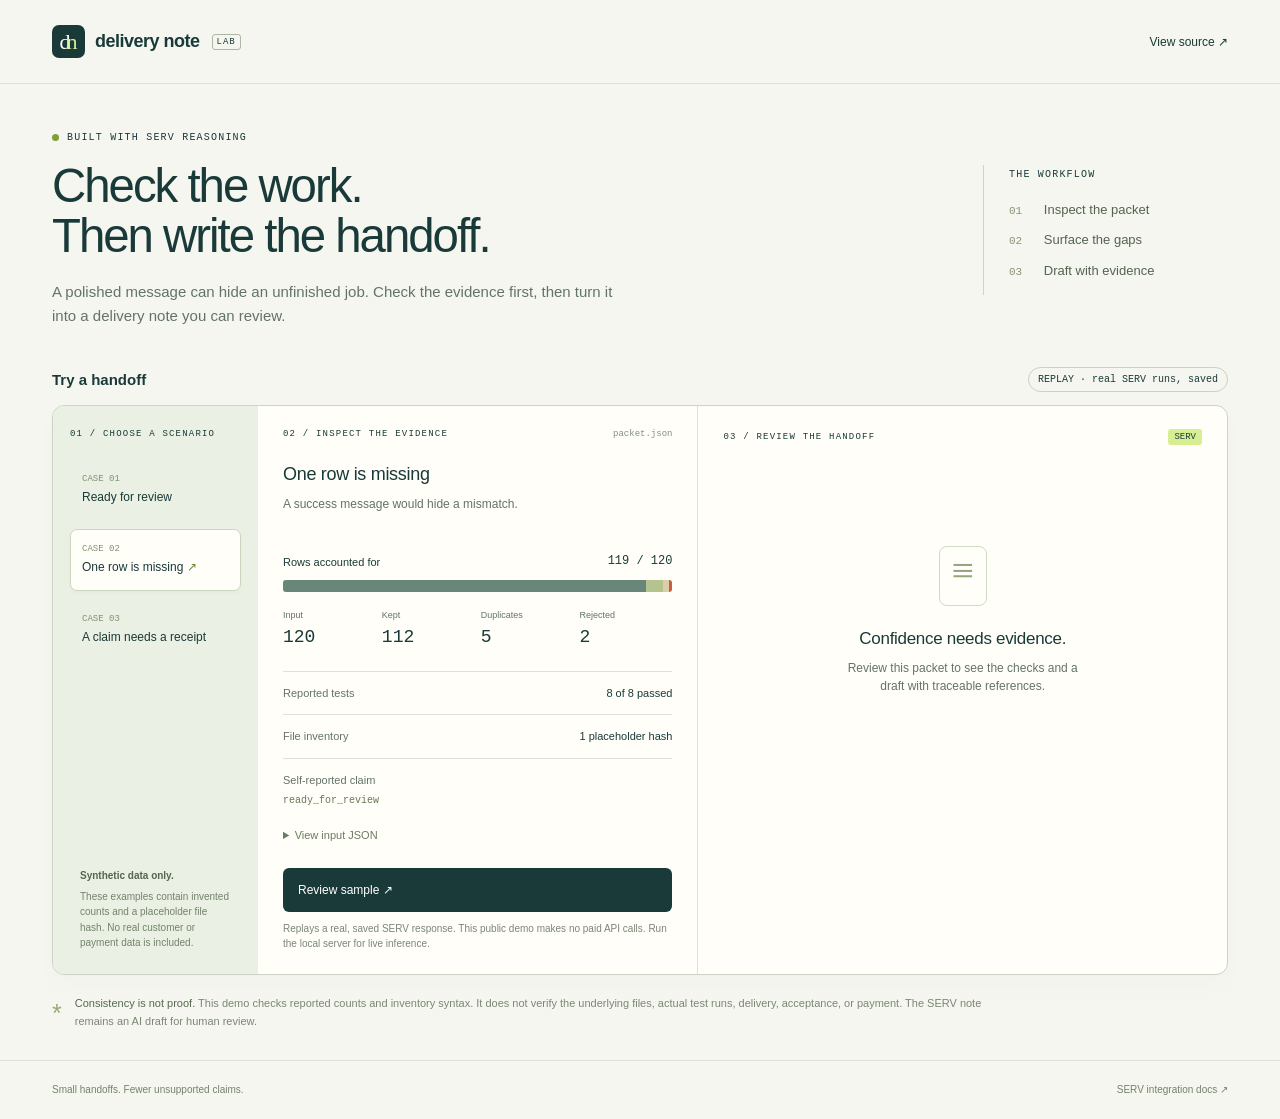
==== docs/index.html @ 8b009ae4 "Build evidence-backed delivery notes with SERV Check synthetic handoff evidence before drafting a no" ====
<!doctype html>
<html lang="en">
<head>
  <meta charset="utf-8"><meta name="viewport" content="width=device-width, initial-scale=1">
  <meta name="description" content="Catch inconsistent delivery claims before they reach a client. A working SERV Reasoning demo with traceable evidence.">
  <title>Delivery Note — evidence before confidence</title>
  <link rel="stylesheet" href="styles.css">
</head>
<body>
  <header class="topbar"><a class="brand" href="./" aria-label="Delivery Note home"><span class="mark">d<span>n</span></span> delivery note<span class="beta">LAB</span></a><a href="https://github.com/shshdfxh-cloud/delivery-note" target="_blank" rel="noreferrer">View source <span aria-hidden="true">↗</span></a></header>
  <main>
    <section class="intro"><div><div class="eyebrow"><span class="dot"></span> BUILT WITH SERV REASONING</div><h1>Check the work.<br>Then write the handoff.</h1><p class="lede">A polished message can hide an unfinished job. Check the evidence first, then turn it into a delivery note you can review.</p></div><aside class="intro-note"><span class="step-label">THE WORKFLOW</span><div><b>01</b> Inspect the packet</div><div><b>02</b> Surface the gaps</div><div><b>03</b> Draft with evidence</div></aside></section>
    <div class="workspace-title"><h2>Try a handoff</h2><span id="mode" class="mode">Loading demo…</span></div>
    <section class="workspace">
      <aside class="samples"><p class="step-label">01 / CHOOSE A SCENARIO</p><div id="cases"></div><div class="sample-note"><b>Synthetic data only.</b><p>These examples contain invented counts and a placeholder file hash. No real customer or payment data is included.</p></div></aside>
      <section class="packet"><div class="panel-heading"><p class="step-label">02 / INSPECT THE EVIDENCE</p><span class="file-label">packet.json</span></div><h3 id="case-title">Evidence packet</h3><p id="case-caption" class="muted"></p><div class="rows-title"><span>Rows accounted for</span><strong id="balance"></strong></div><div class="bar" aria-hidden="true"><span id="kept-bar"></span><span id="duplicates-bar"></span><span id="rejected-bar"></span><span id="gap-bar"></span></div><dl class="metrics"><div><dt>Input</dt><dd id="input-count"></dd></div><div><dt>Kept</dt><dd id="kept-count"></dd></div><div><dt>Duplicates</dt><dd id="duplicate-count"></dd></div><div><dt>Rejected</dt><dd id="rejected-count"></dd></div></dl><div class="evidence-row"><span>Reported tests</span><strong id="tests"></strong></div><div class="evidence-row"><span>File inventory</span><strong>1 placeholder hash</strong></div><div class="evidence-row claim-row"><span>Self-reported claim</span><code id="claim"></code></div><details><summary>View input JSON</summary><pre id="packet-json"></pre></details><button id="review" class="primary" disabled>Review sample <span aria-hidden="true">↗</span></button><p id="run-explanation" class="run-explanation"></p></section>
      <section class="result" aria-live="polite"><div class="panel-heading"><p class="step-label">03 / REVIEW THE HANDOFF</p><span class="ai-tag">SERV</span></div><div id="empty-result" class="empty-result"><div class="sheet-icon" aria-hidden="true">≡</div><h3>Confidence needs evidence.</h3><p>Review this packet to see the checks and a draft with traceable references.</p></div><div id="result-content" hidden><div id="verdict" class="verdict"></div><p id="provenance" class="provenance"></p><div id="findings"></div><div class="note-heading"><h3>Draft delivery note</h3><span>REVIEW BEFORE SENDING</span></div><div id="note" class="note"></div><details id="evidence-details"><summary>Inspect referenced evidence</summary><div id="facts"></div></details><button id="download" class="secondary">Download evidence + draft ↓</button></div><p id="error" role="alert" hidden></p></section>
    </section>
    <section class="bottom-note"><span class="asterisk">*</span><p><b>Consistency is not proof.</b> This demo checks reported counts and inventory syntax. It does not verify the underlying files, actual test runs, delivery, acceptance, or payment. The SERV note remains an AI draft for human review.</p></section>
  </main>
  <footer><span>Small handoffs. Fewer unsupported claims.</span><a href="https://docs.openserv.ai/serv-reasoning/sdk-integration" target="_blank" rel="noreferrer">SERV integration docs ↗</a></footer>
  <script src="app.js"></script>
</body>
</html>
---- docs/styles.css ----
:root{--ink:#193a39;--muted:#63736b;--line:#dce2d9;--paper:#f5f6ef;--lime:#d8ee93;--white:#fffef9;--red:#a74027;--redbg:#fff0e7;--mono:ui-monospace,SFMono-Regular,Consolas,monospace}*{box-sizing:border-box}body{margin:0;background:var(--paper);color:var(--ink);font-family:Arial,Helvetica,sans-serif;font-size:14px;line-height:1.5}a{color:inherit;text-decoration:none}button{font:inherit;cursor:pointer}button:disabled{cursor:wait;opacity:.65}button:focus-visible,a:focus-visible,summary:focus-visible{outline:3px solid #859f2e;outline-offset:3px}.topbar{max-width:1440px;margin:auto;padding:25px 52px;border-bottom:1px solid var(--line);display:flex;align-items:center;justify-content:space-between}.topbar>a:last-child{font-size:12px}.brand{display:flex;align-items:center;gap:10px;font-weight:700;font-size:18px;letter-spacing:-.5px}.mark{display:inline-flex;width:33px;height:33px;align-items:center;justify-content:center;background:var(--ink);color:var(--white);font:22px Georgia,serif;border-radius:7px;letter-spacing:-4px;padding-right:4px}.mark span{color:var(--lime)}.beta{font:9px var(--mono);letter-spacing:1px;border:1px solid #adb7a5;border-radius:3px;padding:2px 4px;margin-left:2px}main{max-width:1440px;margin:auto;padding:48px 52px 0}.intro{display:flex;justify-content:space-between;align-items:center;gap:50px;padding-bottom:39px}.eyebrow,.step-label{font:10px var(--mono);letter-spacing:1.2px}.eyebrow{display:flex;align-items:center;gap:8px;margin-bottom:18px}.dot{width:7px;height:7px;border-radius:50%;background:#829e39}h1{font-size:clamp(36px,3.7vw,53px);line-height:1.06;letter-spacing:-2px;font-weight:500;margin:0 0 19px}p{margin:0}.lede{max-width:570px;color:var(--muted);font-size:15px;line-height:1.6}.intro-note{border-left:1px solid #cbd5c1;padding:4px 25px;min-width:245px}.intro-note>.step-label{display:block;margin-bottom:20px}.intro-note>div{margin:11px 0;color:#546451;font-size:13px}.intro-note b{font:11px var(--mono);color:#879575;margin-right:18px}.workspace-title{display:flex;align-items:center;justify-content:space-between;margin-bottom:13px}h2{font-size:15px;margin:0;font-weight:600}.mode{font:10px var(--mono);padding:6px 9px;border:1px solid #c9d3bf;border-radius:20px}.workspace{display:grid;grid-template-columns:205px minmax(280px,1fr) minmax(330px,1.2fr);border:1px solid #cbd4c5;border-radius:12px;background:var(--white);overflow:hidden;box-shadow:0 10px 22px #15341a05}.samples{background:#eaf0e3;padding:23px 17px;display:flex;flex-direction:column}.samples>.step-label{font-size:9px;margin-bottom:20px}.case{display:block;width:100%;text-align:left;border:1px solid transparent;background:transparent;color:var(--ink);padding:14px 11px;border-radius:7px;margin-bottom:8px}.case.active{background:var(--white);border-color:#cbd7bd;box-shadow:0 2px 4px #183a1806}.case-number{font:9px var(--mono);display:block;color:#819270;margin-bottom:5px}.case strong{font-size:12px;display:block;font-weight:500;line-height:1.4}.case.active strong:after{content:' ↗';color:#6c8736}.sample-note{margin-top:auto;padding:50px 10px 0;font-size:10px;color:#73836c;line-height:1.55}.sample-note b{font-weight:600;color:#55654e}.sample-note p{margin-top:5px}.packet,.result{padding:23px 25px;min-width:0}.packet{border-right:1px solid var(--line)}.panel-heading{display:flex;justify-content:space-between;align-items:center;gap:8px;margin-bottom:25px}.panel-heading .step-label{font-size:9px}.file-label{font:9px var(--mono);color:#82907e}.ai-tag{font:9px var(--mono);background:var(--lime);padding:3px 6px;border-radius:3px}h3{font-size:18px;font-weight:500;line-height:1.2;margin:0 0 9px;letter-spacing:-.3px}.muted{color:var(--muted);font-size:12px;min-height:36px}.rows-title{display:flex;justify-content:space-between;margin-top:23px;font-size:11px}.rows-title strong{font:12px var(--mono)}.bar{display:flex;height:12px;background:#e6ebdf;border-radius:3px;overflow:hidden;margin:10px 0 17px}.bar span{height:100%}#kept-bar{background:#68877a}#duplicates-bar{background:#b5c48e}#rejected-bar{background:#dacfa8}#gap-bar{background:#c85e3f;min-width:0}.metrics{display:grid;grid-template-columns:repeat(4,1fr);gap:6px;margin:0 0 24px}.metrics dt{font-size:9px;color:var(--muted);margin-bottom:4px}.metrics dd{font:18px var(--mono);margin:0}.evidence-row{border-top:1px solid var(--line);padding:13px 0;display:flex;justify-content:space-between;align-items:flex-start;gap:9px;font-size:11px}.evidence-row span{color:var(--muted)}.evidence-row strong{font-weight:500;text-align:right}.claim-row{display:block}.claim-row code{display:block;font:10px var(--mono);margin-top:7px;overflow-wrap:anywhere;color:#667a51}details{margin-top:8px}summary{font-size:11px;color:#6b7b62;cursor:pointer}pre{font:10px/1.5 var(--mono);white-space:pre-wrap;overflow-wrap:anywhere;background:#f2f4ed;padding:12px;max-height:220px;overflow:auto;border-radius:4px}.primary{display:flex;justify-content:space-between;width:100%;border:0;padding:13px 15px;background:var(--ink);color:white;border-radius:6px;margin-top:24px;font-size:12px}.primary:hover{background:#294c40}.run-explanation{font-size:10px;line-height:1.5;color:#7b8675;margin-top:9px}.empty-result{display:flex;align-items:center;justify-content:center;flex-direction:column;text-align:center;padding:76px 10px 84px}.empty-result h3{font-size:17px}.empty-result p{font-size:12px;color:var(--muted);max-width:240px}.sheet-icon{border:1px solid #cfdbc2;border-radius:8px;width:48px;height:60px;font:40px Georgia;color:#94a47e;margin-bottom:23px}.verdict{display:inline-block;padding:7px 11px;border-radius:5px;font-size:12px;background:#e6efd4;color:#415c26}.verdict.issue{background:var(--redbg);color:var(--red)}.provenance{font:9px/1.5 var(--mono);color:#7b8675;margin:10px 0 18px;overflow-wrap:anywhere}.finding{background:#fcf4eb;border-left:2px solid #c68355;padding:10px 12px;margin:0 0 12px;font-size:11px;color:#81553c}.finding code{display:block;font:9px var(--mono);margin-bottom:4px}.note-heading{display:flex;justify-content:space-between;align-items:center;gap:8px;margin:20px 0 12px}.note-heading h3{font-size:13px;margin:0}.note-heading span{font:8px var(--mono);color:#8b947f}.note{white-space:pre-wrap;font-size:12px;line-height:1.7;color:#455a4e;padding-bottom:16px}.fact{padding:12px 0;border-bottom:1px solid var(--line);font-size:11px;color:#5c6d54}.fact code{font:10px var(--mono);display:block;margin-bottom:5px;color:#273f31}.secondary{font-size:10px;background:transparent;border:1px solid #cbd6c1;border-radius:4px;padding:9px 11px;margin-top:16px;color:#52694b}#error{margin-top:18px;background:var(--redbg);padding:12px;color:var(--red);font-size:12px}.bottom-note{display:flex;gap:13px;padding:20px 0 28px;max-width:960px;color:#7b8775}.bottom-note p{font-size:11px;line-height:1.6}.bottom-note b{color:#54694e;font-weight:500}.asterisk{font-size:25px;color:#98ab77}footer{max-width:1440px;margin:auto;padding:21px 52px;border-top:1px solid var(--line);display:flex;justify-content:space-between;gap:18px;font-size:10px;color:#72846a}[hidden]{display:none!important}@media(min-width:1450px){main{padding-top:63px}.intro{padding-bottom:51px}}@media(max-width:1050px){main{padding:35px 25px 0}.topbar,footer{padding-left:25px;padding-right:25px}.workspace{grid-template-columns:170px minmax(245px,1fr) minmax(290px,1.1fr)}.packet,.result{padding:22px 18px}.samples{padding:22px 12px}.panel-heading{display:block}.file-label{display:none}.ai-tag{display:inline-block;margin-top:8px}.intro-note{min-width:205px;padding-left:22px}.note-heading{display:block}.note-heading span{display:block;margin-top:7px}}@media(max-width:800px){.intro-note{display:none}.workspace{grid-template-columns:1fr 1fr}.samples{grid-column:1/-1;padding:17px}.samples>.step-label{margin-bottom:12px}#cases{display:grid;grid-template-columns:repeat(3,1fr);gap:7px}.case{margin:0}.sample-note{display:none}.packet,.result{padding:22px}.panel-heading{display:flex}.ai-tag{margin:0}.intro{padding-bottom:28px}.workspace-title{gap:10px}.mode{font-size:9px}}@media(max-width:570px){.topbar{padding:18px 20px}.topbar>a:last-child{font-size:10px}.brand{font-size:16px}main{padding:31px 18px 0}h1{font-size:37px;letter-spacing:-1.5px}.lede{font-size:13px}.eyebrow{font-size:9px}.workspace-title{align-items:flex-start}.mode{max-width:190px;text-align:right;line-height:1.4}.workspace{grid-template-columns:1fr}.samples{grid-column:auto}.case{padding:10px 7px}.case strong{font-size:11px}.packet{border-right:0;border-bottom:1px solid var(--line)}.result{min-height:310px}.empty-result{padding:33px 10px}.sample-note{display:none}.note-heading{display:flex}.note-heading span{margin:0;font-size:7px}.note{font-size:12px}footer{padding:18px 20px;flex-direction:column;gap:6px}.bottom-note{padding-bottom:19px}}
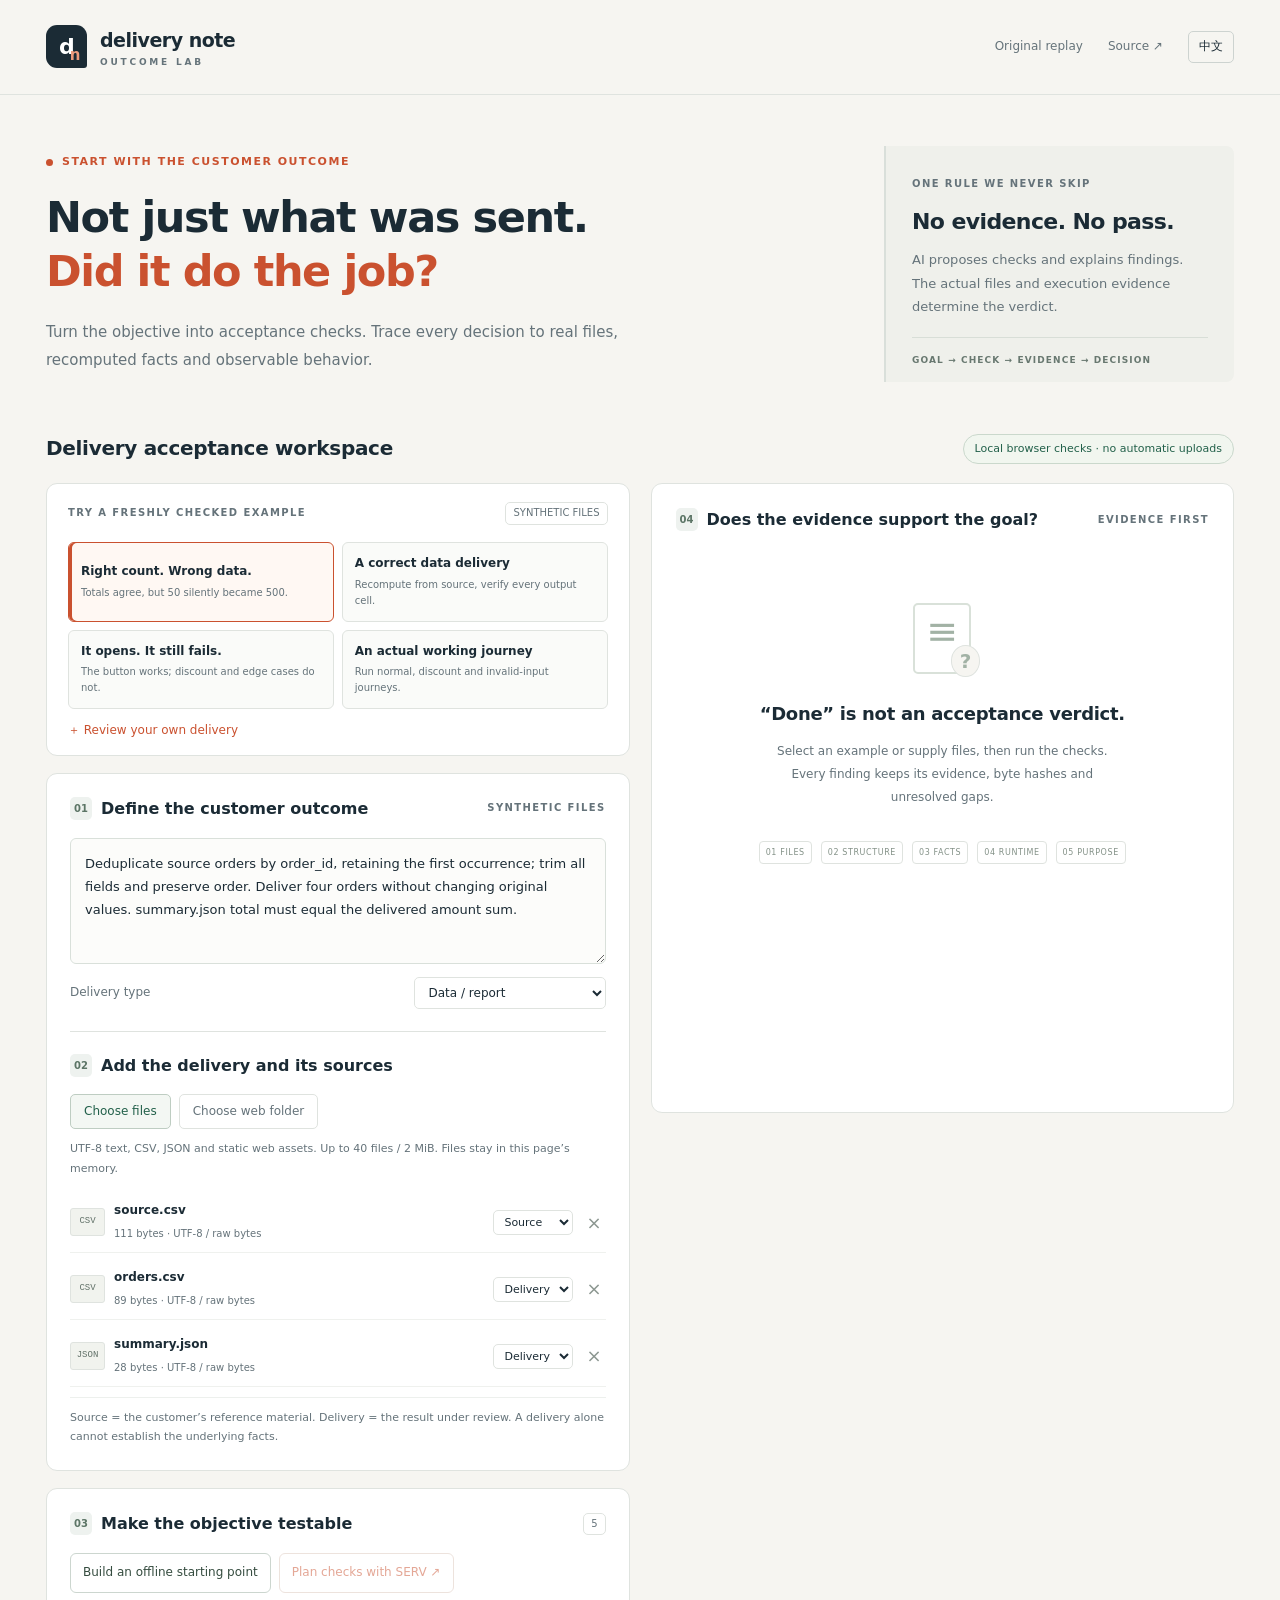
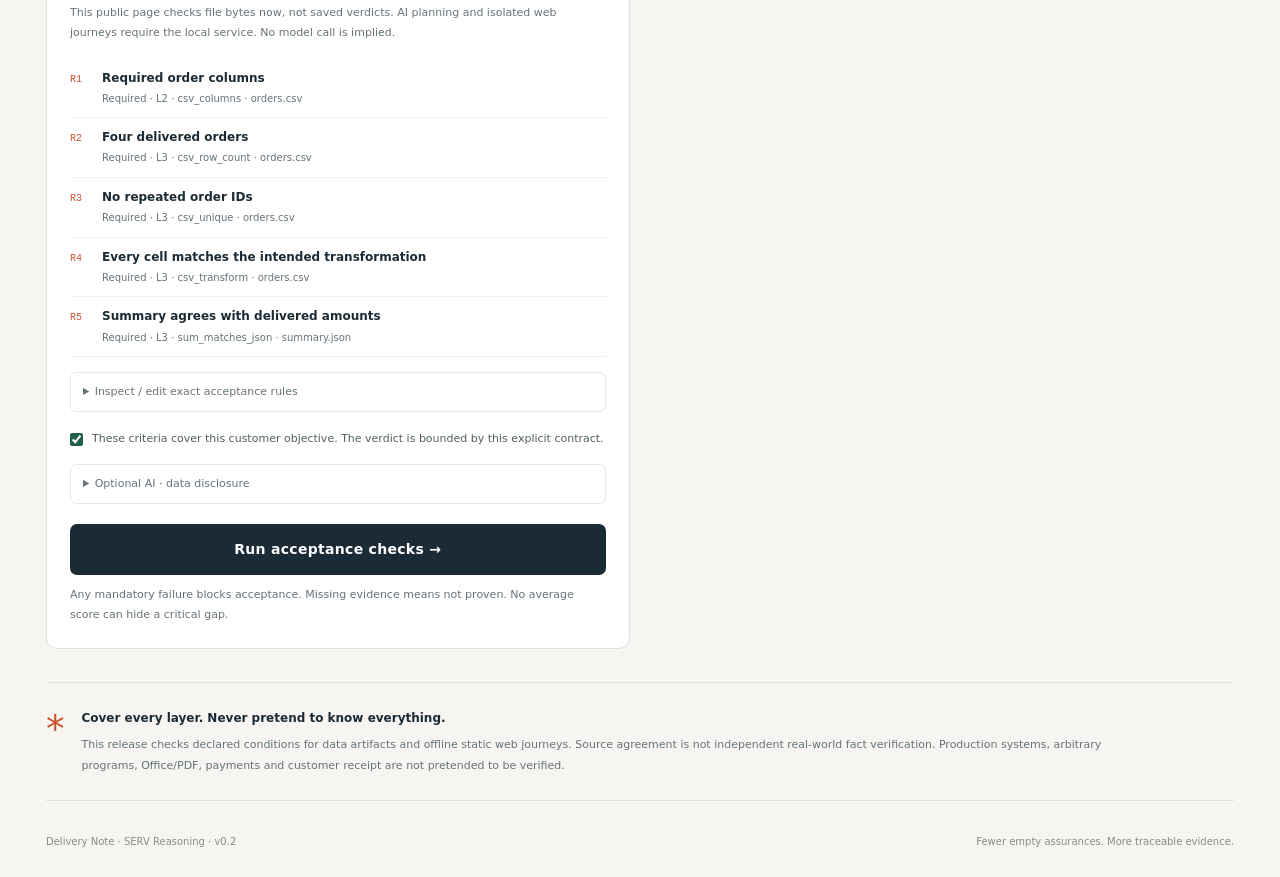
==== commit eda3396d: "Add goal-driven delivery acceptance with real-file and browser evidence Replace preset-only review w" ====
--- a/docs/index.html
+++ b/docs/index.html
@@ -1,24 +1,24 @@
 <!doctype html>
-<html lang="en">
+<html lang="zh-CN">
 <head>
-  <meta charset="utf-8"><meta name="viewport" content="width=device-width, initial-scale=1">
-  <meta name="description" content="Catch inconsistent delivery claims before they reach a client. A working SERV Reasoning demo with traceable evidence.">
-  <title>Delivery Note — evidence before confidence</title>
-  <link rel="stylesheet" href="styles.css">
+  <meta charset="utf-8"><meta name="viewport" content="width=device-width,initial-scale=1">
+  <meta name="description" content="Goal-driven delivery acceptance: check real files, recompute facts, run isolated browser journeys, trace every verdict to evidence.">
+  <meta http-equiv="Content-Security-Policy" content="default-src 'self'; script-src 'self'; style-src 'self'; img-src 'self' data:; connect-src 'self'; object-src 'none'; base-uri 'none'; form-action 'none'">
+  <title>Delivery Note · Verify the outcome</title><link rel="stylesheet" href="styles.css">
 </head>
 <body>
-  <header class="topbar"><a class="brand" href="./" aria-label="Delivery Note home"><span class="mark">d<span>n</span></span> delivery note<span class="beta">LAB</span></a><a href="https://github.com/shshdfxh-cloud/delivery-note" target="_blank" rel="noreferrer">View source <span aria-hidden="true">↗</span></a></header>
-  <main>
-    <section class="intro"><div><div class="eyebrow"><span class="dot"></span> BUILT WITH SERV REASONING</div><h1>Check the work.<br>Then write the handoff.</h1><p class="lede">A polished message can hide an unfinished job. Check the evidence first, then turn it into a delivery note you can review.</p></div><aside class="intro-note"><span class="step-label">THE WORKFLOW</span><div><b>01</b> Inspect the packet</div><div><b>02</b> Surface the gaps</div><div><b>03</b> Draft with evidence</div></aside></section>
-    <div class="workspace-title"><h2>Try a handoff</h2><span id="mode" class="mode">Loading demo…</span></div>
-    <section class="workspace">
-      <aside class="samples"><p class="step-label">01 / CHOOSE A SCENARIO</p><div id="cases"></div><div class="sample-note"><b>Synthetic data only.</b><p>These examples contain invented counts and a placeholder file hash. No real customer or payment data is included.</p></div></aside>
-      <section class="packet"><div class="panel-heading"><p class="step-label">02 / INSPECT THE EVIDENCE</p><span class="file-label">packet.json</span></div><h3 id="case-title">Evidence packet</h3><p id="case-caption" class="muted"></p><div class="rows-title"><span>Rows accounted for</span><strong id="balance"></strong></div><div class="bar" aria-hidden="true"><span id="kept-bar"></span><span id="duplicates-bar"></span><span id="rejected-bar"></span><span id="gap-bar"></span></div><dl class="metrics"><div><dt>Input</dt><dd id="input-count"></dd></div><div><dt>Kept</dt><dd id="kept-count"></dd></div><div><dt>Duplicates</dt><dd id="duplicate-count"></dd></div><div><dt>Rejected</dt><dd id="rejected-count"></dd></div></dl><div class="evidence-row"><span>Reported tests</span><strong id="tests"></strong></div><div class="evidence-row"><span>File inventory</span><strong>1 placeholder hash</strong></div><div class="evidence-row claim-row"><span>Self-reported claim</span><code id="claim"></code></div><details><summary>View input JSON</summary><pre id="packet-json"></pre></details><button id="review" class="primary" disabled>Review sample <span aria-hidden="true">↗</span></button><p id="run-explanation" class="run-explanation"></p></section>
-      <section class="result" aria-live="polite"><div class="panel-heading"><p class="step-label">03 / REVIEW THE HANDOFF</p><span class="ai-tag">SERV</span></div><div id="empty-result" class="empty-result"><div class="sheet-icon" aria-hidden="true">≡</div><h3>Confidence needs evidence.</h3><p>Review this packet to see the checks and a draft with traceable references.</p></div><div id="result-content" hidden><div id="verdict" class="verdict"></div><p id="provenance" class="provenance"></p><div id="findings"></div><div class="note-heading"><h3>Draft delivery note</h3><span>REVIEW BEFORE SENDING</span></div><div id="note" class="note"></div><details id="evidence-details"><summary>Inspect referenced evidence</summary><div id="facts"></div></details><button id="download" class="secondary">Download evidence + draft ↓</button></div><p id="error" role="alert" hidden></p></section>
-    </section>
-    <section class="bottom-note"><span class="asterisk">*</span><p><b>Consistency is not proof.</b> This demo checks reported counts and inventory syntax. It does not verify the underlying files, actual test runs, delivery, acceptance, or payment. The SERV note remains an AI draft for human review.</p></section>
-  </main>
-  <footer><span>Small handoffs. Fewer unsupported claims.</span><a href="https://docs.openserv.ai/serv-reasoning/sdk-integration" target="_blank" rel="noreferrer">SERV integration docs ↗</a></footer>
-  <script src="app.js"></script>
-</body>
-</html>
+<header class="topbar"><a class="brand" href="./"><span class="logo" aria-hidden="true">d<span>n</span></span><span>delivery note <small>OUTCOME LAB</small></span></a><nav><a href="legacy/" data-i18n="legacy">原版回放</a><a href="https://github.com/shshdfxh-cloud/delivery-note" target="_blank" rel="noreferrer" data-i18n="source">源代码 ↗</a><button id="language" class="lang" aria-label="Switch language">EN</button></nav></header>
+<main>
+<section class="hero"><div><div class="eyebrow"><span class="dot"></span><span data-i18n="eyebrow">从客户目的出发，不从成功提示出发</span></div><h1 data-i18n-html="hero">不只检查“交了什么”。<br><span>验证“有没有做到”。</span></h1><p class="lede" data-i18n="lede">目标变成验收条件，结论回到真实证据。能读、数据对、流程通，才有资格谈交付完成。</p></div><aside class="principle"><span class="micro" data-i18n="principleLabel">一条不可跳过的规则</span><strong data-i18n="principle">没有证据，不算通过。</strong><p data-i18n="principleBody">AI提出检查计划并解释结果；实际文件和运行证据决定结论。</p><div class="principle-foot">GOAL → CHECK → EVIDENCE → DECISION</div></aside></section>
+<div class="section-bar"><h2 data-i18n="workspace">交付验收工作台</h2><span id="mode" class="mode" role="status">本机检查 · 无上传</span></div>
+<section class="workspace" aria-label="Delivery review workspace">
+<div class="left-column">
+<section class="panel samples-panel"><div class="panel-head"><span class="micro" data-i18n="trySample">先看一个真实检查的例子</span><span class="pill" data-i18n="synthetic">合成文件</span></div><div id="cases" class="case-grid"></div><button id="custom" class="text-button" data-i18n="custom">＋ 检查自己的交付物</button></section>
+<section class="panel inputs-panel"><div class="panel-head"><h3><span class="step">01</span><span data-i18n="goalTitle">先说明客户要什么</span></h3><span class="micro" id="case-state"></span></div><label for="objective" class="sr-only" data-i18n="goalTitle">客户目的</label><textarea id="objective" rows="4" maxlength="4000" placeholder="例如：原始订单去重后，不能丢单或改动金额；最终汇总必须准确。"></textarea><div class="profile-row"><label for="profile" data-i18n="deliveryType">交付类型</label><select id="profile"><option value="data" data-i18n="dataType">数据 / 报告</option><option value="web" data-i18n="webType">静态网页 / 交互流程</option><option value="general" data-i18n="generalType">其他 / 尚未界定</option></select></div><div class="divider"></div><h3><span class="step">02</span><span data-i18n="filesTitle">放入真实交付物和依据</span></h3><div class="file-actions"><label class="upload-button" for="file-picker" data-i18n="chooseFiles">选择文件</label><input id="file-picker" type="file" multiple accept=".csv,.json,.txt,.md,.html,.htm,.js,.mjs,.css"><label class="upload-button subdued" for="folder-picker" data-i18n="chooseFolder">选择网页文件夹</label><input id="folder-picker" type="file" multiple webkitdirectory></div><p class="hint" data-i18n="fileHint">支持UTF-8文本、CSV、JSON及静态网页；最多40个文件、共2 MiB。文件只保存在本次页面内存中。</p><div id="files" class="files"></div><p class="hint role-hint" data-i18n="roleHint">“依据”是客户提供的原始材料；“交付”是待审查的结果。仅有交付物，不能证明原始事实正确。</p></section>
+<section class="panel contract-panel"><div class="panel-head"><h3><span class="step">03</span><span data-i18n="contractTitle">把目的变成可验收条件</span></h3><span id="contract-count" class="pill"></span></div><div class="contract-actions"><button id="starter" class="secondary" data-i18n="starter">生成本地检查起点</button><button id="plan" class="secondary ai-button" data-i18n="plan">用SERV拆解目标 ↗</button></div><p id="planner-info" class="hint"></p><div id="requirements" class="requirements"></div><details class="editor"><summary data-i18n="editContract">查看 / 编辑精确验收规则</summary><textarea id="contract-json" rows="12" spellcheck="false" aria-label="Acceptance contract JSON"></textarea><p class="hint" data-i18n="contractHint">编辑后点击“应用规则”。没有可执行检查的条件会保留为“未验证”，不会被AI自动判为通过。</p><button id="apply-contract" class="secondary" data-i18n="applyContract">应用规则</button></details><label class="checkline"><input id="scope" type="checkbox"><span data-i18n="scope">这份验收条件覆盖本次客户目的；结论只在这个明确范围内成立。</span></label><label id="runtime-row" class="checkline"><input id="runtime" type="checkbox"><span data-i18n="runtime">允许用独立、离线浏览器运行这些网页步骤（不使用我的登录态）。</span></label><details class="ai-settings"><summary data-i18n="aiSettings">可选AI规划与解读 · 数据发送说明</summary><p class="hint" data-i18n="aiDisclosure">AI规划会向SERV发送目的、文件名、文件角色、CSV列名和HTML控件标识；AI解读会发送当前报告中的派生事实。供应商组织设置可能允许数据收集。不要发送隐私或保密材料。离线审查不需要同意。</p><label class="checkline"><input id="consent" type="checkbox"><span data-i18n="consent">我明确同意本次点击AI按钮时发送上述材料。</span></label></details><button id="review" class="primary" data-i18n="review">开始验收 →</button><p class="hint" data-i18n="verdictRule">任何必需项失败 → 需要修改；缺少证据 → 不能证实；不会用平均分掩盖关键问题。</p><p id="error" class="error" role="alert" hidden></p></section>
+</div>
+<section class="panel report-panel" aria-live="polite"><div class="panel-head"><h3><span class="step">04</span><span data-i18n="reportTitle">看目的是否有证据支持</span></h3><span class="micro">EVIDENCE FIRST</span></div><div id="empty" class="empty"><div class="document-symbol" aria-hidden="true">≡<span>?</span></div><h3 data-i18n="emptyTitle">“完成了”不是验收结论。</h3><p data-i18n="emptyBody">从左侧选择示例或放入文件，再开始验收。每项结论都会保留对应依据、文件哈希与未解决的缺口。</p><div class="empty-layers"><span>01 FILES</span><span>02 STRUCTURE</span><span>03 FACTS</span><span>04 RUNTIME</span><span>05 PURPOSE</span></div></div><div id="report" hidden><div id="decision" class="decision"></div><div id="stats" class="stats"></div><div id="layers" class="layers"></div><p id="runtime-warning" class="warning" hidden></p><h4 class="subheading" data-i18n="resultsTitle">逐项结论 · 证据链</h4><div id="results"></div><details class="inventory-details"><summary data-i18n="inventory">文件字节指纹与报告快照</summary><div id="inventory"></div><pre id="snapshot"></pre></details><div class="download-row"><button id="download-json" class="secondary" data-i18n="downloadJson">下载证据JSON ↓</button><button id="download-md" class="secondary" data-i18n="downloadMd">下载报告 ↓</button></div><button id="explain" class="secondary ai-button" data-i18n="explain">用SERV解读这份报告 ↗</button><div id="ai-note-wrap" hidden><p class="warning" data-i18n="aiAdvisory">AI解读仅是说明草稿，不能改变上面的证据结论。</p><pre id="ai-note"></pre><p id="ai-provenance" class="hint"></p></div></div></section>
+</section>
+<section class="scope-note"><span class="asterisk">*</span><div><strong data-i18n="limitsTitle">全面覆盖检查层次，不冒充无所不知。</strong><p data-i18n="limitsBody">当前可验证数据文件和离线静态网页的已声明条件。事实核查是与提供的依据对照，不是自动证明现实世界真伪；生产系统、任意程序、Office/PDF、付款与客户接收均不会被假装验证。</p></div></section>
+</main><footer><span>Delivery Note · SERV Reasoning · v0.2</span><span data-i18n="footer">更少空泛保证，更多可追溯证据。</span></footer><script type="module" src="app.mjs"></script>
+</body></html>
--- a/docs/styles.css
+++ b/docs/styles.css
@@ -1 +1 @@
-:root{--ink:#193a39;--muted:#63736b;--line:#dce2d9;--paper:#f5f6ef;--lime:#d8ee93;--white:#fffef9;--red:#a74027;--redbg:#fff0e7;--mono:ui-monospace,SFMono-Regular,Consolas,monospace}*{box-sizing:border-box}body{margin:0;background:var(--paper);color:var(--ink);font-family:Arial,Helvetica,sans-serif;font-size:14px;line-height:1.5}a{color:inherit;text-decoration:none}button{font:inherit;cursor:pointer}button:disabled{cursor:wait;opacity:.65}button:focus-visible,a:focus-visible,summary:focus-visible{outline:3px solid #859f2e;outline-offset:3px}.topbar{max-width:1440px;margin:auto;padding:25px 52px;border-bottom:1px solid var(--line);display:flex;align-items:center;justify-content:space-between}.topbar>a:last-child{font-size:12px}.brand{display:flex;align-items:center;gap:10px;font-weight:700;font-size:18px;letter-spacing:-.5px}.mark{display:inline-flex;width:33px;height:33px;align-items:center;justify-content:center;background:var(--ink);color:var(--white);font:22px Georgia,serif;border-radius:7px;letter-spacing:-4px;padding-right:4px}.mark span{color:var(--lime)}.beta{font:9px var(--mono);letter-spacing:1px;border:1px solid #adb7a5;border-radius:3px;padding:2px 4px;margin-left:2px}main{max-width:1440px;margin:auto;padding:48px 52px 0}.intro{display:flex;justify-content:space-between;align-items:center;gap:50px;padding-bottom:39px}.eyebrow,.step-label{font:10px var(--mono);letter-spacing:1.2px}.eyebrow{display:flex;align-items:center;gap:8px;margin-bottom:18px}.dot{width:7px;height:7px;border-radius:50%;background:#829e39}h1{font-size:clamp(36px,3.7vw,53px);line-height:1.06;letter-spacing:-2px;font-weight:500;margin:0 0 19px}p{margin:0}.lede{max-width:570px;color:var(--muted);font-size:15px;line-height:1.6}.intro-note{border-left:1px solid #cbd5c1;padding:4px 25px;min-width:245px}.intro-note>.step-label{display:block;margin-bottom:20px}.intro-note>div{margin:11px 0;color:#546451;font-size:13px}.intro-note b{font:11px var(--mono);color:#879575;margin-right:18px}.workspace-title{display:flex;align-items:center;justify-content:space-between;margin-bottom:13px}h2{font-size:15px;margin:0;font-weight:600}.mode{font:10px var(--mono);padding:6px 9px;border:1px solid #c9d3bf;border-radius:20px}.workspace{display:grid;grid-template-columns:205px minmax(280px,1fr) minmax(330px,1.2fr);border:1px solid #cbd4c5;border-radius:12px;background:var(--white);overflow:hidden;box-shadow:0 10px 22px #15341a05}.samples{background:#eaf0e3;padding:23px 17px;display:flex;flex-direction:column}.samples>.step-label{font-size:9px;margin-bottom:20px}.case{display:block;width:100%;text-align:left;border:1px solid transparent;background:transparent;color:var(--ink);padding:14px 11px;border-radius:7px;margin-bottom:8px}.case.active{background:var(--white);border-color:#cbd7bd;box-shadow:0 2px 4px #183a1806}.case-number{font:9px var(--mono);display:block;color:#819270;margin-bottom:5px}.case strong{font-size:12px;display:block;font-weight:500;line-height:1.4}.case.active strong:after{content:' ↗';color:#6c8736}.sample-note{margin-top:auto;padding:50px 10px 0;font-size:10px;color:#73836c;line-height:1.55}.sample-note b{font-weight:600;color:#55654e}.sample-note p{margin-top:5px}.packet,.result{padding:23px 25px;min-width:0}.packet{border-right:1px solid var(--line)}.panel-heading{display:flex;justify-content:space-between;align-items:center;gap:8px;margin-bottom:25px}.panel-heading .step-label{font-size:9px}.file-label{font:9px var(--mono);color:#82907e}.ai-tag{font:9px var(--mono);background:var(--lime);padding:3px 6px;border-radius:3px}h3{font-size:18px;font-weight:500;line-height:1.2;margin:0 0 9px;letter-spacing:-.3px}.muted{color:var(--muted);font-size:12px;min-height:36px}.rows-title{display:flex;justify-content:space-between;margin-top:23px;font-size:11px}.rows-title strong{font:12px var(--mono)}.bar{display:flex;height:12px;background:#e6ebdf;border-radius:3px;overflow:hidden;margin:10px 0 17px}.bar span{height:100%}#kept-bar{background:#68877a}#duplicates-bar{background:#b5c48e}#rejected-bar{background:#dacfa8}#gap-bar{background:#c85e3f;min-width:0}.metrics{display:grid;grid-template-columns:repeat(4,1fr);gap:6px;margin:0 0 24px}.metrics dt{font-size:9px;color:var(--muted);margin-bottom:4px}.metrics dd{font:18px var(--mono);margin:0}.evidence-row{border-top:1px solid var(--line);padding:13px 0;display:flex;justify-content:space-between;align-items:flex-start;gap:9px;font-size:11px}.evidence-row span{color:var(--muted)}.evidence-row strong{font-weight:500;text-align:right}.claim-row{display:block}.claim-row code{display:block;font:10px var(--mono);margin-top:7px;overflow-wrap:anywhere;color:#667a51}details{margin-top:8px}summary{font-size:11px;color:#6b7b62;cursor:pointer}pre{font:10px/1.5 var(--mono);white-space:pre-wrap;overflow-wrap:anywhere;background:#f2f4ed;padding:12px;max-height:220px;overflow:auto;border-radius:4px}.primary{display:flex;justify-content:space-between;width:100%;border:0;padding:13px 15px;background:var(--ink);color:white;border-radius:6px;margin-top:24px;font-size:12px}.primary:hover{background:#294c40}.run-explanation{font-size:10px;line-height:1.5;color:#7b8675;margin-top:9px}.empty-result{display:flex;align-items:center;justify-content:center;flex-direction:column;text-align:center;padding:76px 10px 84px}.empty-result h3{font-size:17px}.empty-result p{font-size:12px;color:var(--muted);max-width:240px}.sheet-icon{border:1px solid #cfdbc2;border-radius:8px;width:48px;height:60px;font:40px Georgia;color:#94a47e;margin-bottom:23px}.verdict{display:inline-block;padding:7px 11px;border-radius:5px;font-size:12px;background:#e6efd4;color:#415c26}.verdict.issue{background:var(--redbg);color:var(--red)}.provenance{font:9px/1.5 var(--mono);color:#7b8675;margin:10px 0 18px;overflow-wrap:anywhere}.finding{background:#fcf4eb;border-left:2px solid #c68355;padding:10px 12px;margin:0 0 12px;font-size:11px;color:#81553c}.finding code{display:block;font:9px var(--mono);margin-bottom:4px}.note-heading{display:flex;justify-content:space-between;align-items:center;gap:8px;margin:20px 0 12px}.note-heading h3{font-size:13px;margin:0}.note-heading span{font:8px var(--mono);color:#8b947f}.note{white-space:pre-wrap;font-size:12px;line-height:1.7;color:#455a4e;padding-bottom:16px}.fact{padding:12px 0;border-bottom:1px solid var(--line);font-size:11px;color:#5c6d54}.fact code{font:10px var(--mono);display:block;margin-bottom:5px;color:#273f31}.secondary{font-size:10px;background:transparent;border:1px solid #cbd6c1;border-radius:4px;padding:9px 11px;margin-top:16px;color:#52694b}#error{margin-top:18px;background:var(--redbg);padding:12px;color:var(--red);font-size:12px}.bottom-note{display:flex;gap:13px;padding:20px 0 28px;max-width:960px;color:#7b8775}.bottom-note p{font-size:11px;line-height:1.6}.bottom-note b{color:#54694e;font-weight:500}.asterisk{font-size:25px;color:#98ab77}footer{max-width:1440px;margin:auto;padding:21px 52px;border-top:1px solid var(--line);display:flex;justify-content:space-between;gap:18px;font-size:10px;color:#72846a}[hidden]{display:none!important}@media(min-width:1450px){main{padding-top:63px}.intro{padding-bottom:51px}}@media(max-width:1050px){main{padding:35px 25px 0}.topbar,footer{padding-left:25px;padding-right:25px}.workspace{grid-template-columns:170px minmax(245px,1fr) minmax(290px,1.1fr)}.packet,.result{padding:22px 18px}.samples{padding:22px 12px}.panel-heading{display:block}.file-label{display:none}.ai-tag{display:inline-block;margin-top:8px}.intro-note{min-width:205px;padding-left:22px}.note-heading{display:block}.note-heading span{display:block;margin-top:7px}}@media(max-width:800px){.intro-note{display:none}.workspace{grid-template-columns:1fr 1fr}.samples{grid-column:1/-1;padding:17px}.samples>.step-label{margin-bottom:12px}#cases{display:grid;grid-template-columns:repeat(3,1fr);gap:7px}.case{margin:0}.sample-note{display:none}.packet,.result{padding:22px}.panel-heading{display:flex}.ai-tag{margin:0}.intro{padding-bottom:28px}.workspace-title{gap:10px}.mode{font-size:9px}}@media(max-width:570px){.topbar{padding:18px 20px}.topbar>a:last-child{font-size:10px}.brand{font-size:16px}main{padding:31px 18px 0}h1{font-size:37px;letter-spacing:-1.5px}.lede{font-size:13px}.eyebrow{font-size:9px}.workspace-title{align-items:flex-start}.mode{max-width:190px;text-align:right;line-height:1.4}.workspace{grid-template-columns:1fr}.samples{grid-column:auto}.case{padding:10px 7px}.case strong{font-size:11px}.packet{border-right:0;border-bottom:1px solid var(--line)}.result{min-height:310px}.empty-result{padding:33px 10px}.sample-note{display:none}.note-heading{display:flex}.note-heading span{margin:0;font-size:7px}.note{font-size:12px}footer{padding:18px 20px;flex-direction:column;gap:6px}.bottom-note{padding-bottom:19px}}
+:root{--ink:#1b2b35;--muted:#65737a;--paper:#f6f5f1;--line:#dfE3df;--white:#fff;--accent:#ca512f;--green:#22604a;--amber:#896112;--red:#a83c30;--soft:#edf3f0}*{box-sizing:border-box}body{margin:0;background:var(--paper);color:var(--ink);font:14px/1.65 system-ui,-apple-system,"Segoe UI","Microsoft YaHei",sans-serif}button,input,textarea,select{font:inherit}button,a,label.upload-button{-webkit-tap-highlight-color:transparent}button{cursor:pointer}button:disabled{cursor:not-allowed;opacity:.5}a{color:inherit;text-decoration:none}a:hover{text-decoration:underline}button:focus-visible,a:focus-visible,input:focus-visible,textarea:focus-visible,select:focus-visible,summary:focus-visible{outline:3px solid #b56240;outline-offset:3px}h1,h2,h3,h4,p{margin:0}h2{font-size:20px;letter-spacing:-.3px}h3{font-size:16px;line-height:1.5}pre{white-space:pre-wrap;overflow-wrap:anywhere;word-break:break-word;font:12px/1.65 ui-monospace,Consolas,monospace}[hidden]{display:none!important}.topbar,main,footer{max-width:1420px;margin:auto}.topbar{padding:25px 46px;display:flex;align-items:center;justify-content:space-between;border-bottom:1px solid var(--line)}.brand{display:flex;gap:13px;align-items:center;font-size:19px;font-weight:700;letter-spacing:-.5px}.brand:hover{text-decoration:none}.brand small{display:block;font-size:9px;letter-spacing:2.8px;color:var(--muted);font-weight:600;line-height:1.4}.logo{width:41px;height:43px;background:var(--ink);color:white;display:grid;place-content:center;font-size:22px;position:relative;border-radius:11px 11px 3px 11px}.logo span{position:absolute;right:7px;bottom:1px;font-size:15px;color:#ed9a7c}.topbar nav{display:flex;align-items:center;gap:25px;font-size:12px;color:var(--muted)}.lang{background:transparent;border:1px solid #cdd3d0;border-radius:5px;padding:5px 10px;color:var(--ink);font-size:12px}main{padding:0 46px}.hero{padding:51px 0 38px;display:grid;grid-template-columns:1fr 350px;gap:45px;align-items:center}.eyebrow{display:flex;gap:9px;align-items:center;color:var(--accent);font-size:11px;font-weight:650;letter-spacing:1.5px;margin-bottom:18px}.dot{width:7px;height:7px;background:var(--accent);border-radius:50%}h1{font-size:43px;line-height:1.26;letter-spacing:-1.4px;font-weight:750}h1 span{color:var(--accent)}.lede{color:var(--muted);font-size:15px;line-height:1.9;margin-top:20px;max-width:620px}.principle{padding:25px 26px 0;border-left:2px solid #d9dfda;background:#efF0eb;border-radius:0 8px 8px 0}.micro{font-size:10px;font-weight:650;letter-spacing:1.4px;color:var(--muted)}.principle strong{display:block;font-size:22px;margin:10px 0 8px;letter-spacing:-.6px}.principle p{font-size:13px;color:var(--muted);line-height:1.8}.principle-foot{padding:15px 0;margin-top:18px;border-top:1px solid #d8ded7;font-size:9px;font-weight:700;letter-spacing:1.1px;color:#687870}.section-bar{display:flex;justify-content:space-between;align-items:center;padding:12px 0 18px}.mode{font-size:11px;border:1px solid #cad8cc;color:var(--green);padding:5px 11px;border-radius:20px;background:#f1f6ef}.workspace{display:grid;grid-template-columns:minmax(0,1fr) minmax(0,1fr);gap:21px;align-items:start}.left-column{display:grid;gap:17px;min-width:0}.panel{background:var(--white);border:1px solid var(--line);border-radius:11px;overflow:hidden}.samples-panel{padding:18px 21px 13px}.panel-head{display:flex;justify-content:space-between;align-items:center;gap:10px;margin-bottom:17px}.pill{font-size:10px;border:1px solid var(--line);border-radius:5px;padding:2px 7px;color:var(--muted);white-space:nowrap}.case-grid{display:grid;grid-template-columns:1fr 1fr;gap:8px}.case{border:1px solid var(--line);background:#fafbf9;text-align:left;padding:12px;border-radius:6px;line-height:1.4;color:var(--ink)}.case strong{display:block;font-size:12px;font-weight:650}.case span{display:block;font-size:10px;color:var(--muted);line-height:1.6;margin-top:5px}.case.active{border-color:var(--accent);box-shadow:inset 3px 0 var(--accent);background:#fff8f3}.text-button{background:none;border:0;color:var(--accent);font-size:12px;padding:12px 0 0}.inputs-panel,.contract-panel{padding:23px}.step{display:inline-grid;place-content:center;width:22px;height:23px;border-radius:5px;background:#eef2ef;color:#5c7566;font-size:10px;margin-right:9px;vertical-align:2px}textarea{resize:vertical;display:block;width:100%;min-width:0;padding:13px 14px;border:1px solid #d9e0da;border-radius:6px;background:#fcfcfa;color:var(--ink);line-height:1.8;font-size:13px}#objective{min-height:126px}.profile-row{display:flex;align-items:center;justify-content:space-between;gap:12px;margin:13px 0;color:var(--muted);font-size:12px}select{padding:7px 10px;border:1px solid var(--line);border-radius:5px;background:white;color:var(--ink);font-size:12px;max-width:100%}.divider{height:1px;background:var(--line);margin:22px 0}.file-actions{display:flex;gap:8px;margin-top:16px}input[type=file]{position:absolute;width:1px;height:1px;overflow:hidden;clip-path:inset(50%)}.upload-button{display:inline-block;border:1px solid #becdc2;background:#f3f7f3;padding:7px 13px;border-radius:5px;cursor:pointer;font-size:12px;color:var(--green)}.upload-button.subdued{background:white;border-color:var(--line);color:var(--muted)}.hint{font-size:11px;line-height:1.8;color:var(--muted);margin-top:10px}.role-hint{border-top:1px solid #edf0ed;padding-top:10px}.files{display:grid;gap:7px;margin-top:14px}.file{display:flex;align-items:center;gap:9px;padding:8px 0;border-bottom:1px solid #eff1ee}.file-mark{font:9px/1.1 ui-monospace,Consolas,monospace;background:#f1f3ee;color:#607067;border:1px solid var(--line);padding:8px 5px;border-radius:3px;min-width:35px;text-align:center}.file-info{flex:1;min-width:0}.file-name{display:block;font-size:12px;font-weight:600;overflow-wrap:anywhere}.file-size{font-size:10px;color:var(--muted)}.file select{padding:4px 6px;font-size:11px}.remove{border:0;background:transparent;color:#8b9690;font-size:18px;padding:0 4px}.contract-actions{display:flex;gap:8px;flex-wrap:wrap}.secondary{display:inline-block;border:1px solid #ccd6cf;background:white;color:#354c3f;border-radius:6px;padding:9px 12px;font-size:12px;text-align:center}.secondary:hover:not(:disabled){background:#f1f6f1}.ai-button{color:var(--accent);border-color:#dcc8bc}.requirements{display:grid;gap:0;margin-top:16px}.requirement{padding:10px 0;border-bottom:1px solid #edf0eb}.requirement-head{display:flex;gap:9px;align-items:baseline}.requirement-id{font:10px/1.6 ui-monospace,Consolas,monospace;color:var(--accent);min-width:23px}.requirement-title{font-size:12px;font-weight:600;line-height:1.6}.requirement-meta{font-size:10px;color:var(--muted);padding-left:32px;overflow-wrap:anywhere;margin-top:3px}.editor,.ai-settings,.inventory-details{margin-top:15px;border:1px solid #e5e9e4;border-radius:6px;padding:10px 12px}.editor summary,.ai-settings summary,.inventory-details summary{font-size:11px;color:var(--muted);cursor:pointer}.editor textarea{margin:11px 0;font:11px/1.6 ui-monospace,Consolas,monospace}.checkline{display:flex;align-items:flex-start;gap:9px;color:#506258;font-size:11px;line-height:1.8;margin-top:17px;cursor:pointer}.checkline input{accent-color:var(--green);margin:4px 0 0;flex-shrink:0}.primary{display:block;width:100%;border:0;background:var(--ink);color:white;border-radius:7px;padding:14px 17px;font-weight:650;font-size:14px;letter-spacing:.3px;margin-top:20px}.primary:hover:not(:disabled){background:#2d443d}.report-panel{padding:24px;position:sticky;top:16px;min-height:630px;max-height:calc(100vh - 34px);overflow:auto;scrollbar-width:thin}.empty{padding:54px 18px 35px;text-align:center}.document-symbol{margin:0 auto 26px;width:58px;height:71px;border:2px solid #d9e1d9;color:#a2b2a5;border-radius:5px;font-size:38px;line-height:1.4;position:relative}.document-symbol span{position:absolute;bottom:-5px;right:-11px;background:var(--paper);font-size:20px;font-weight:600;line-height:1;border-radius:50%;border:1px solid var(--line);padding:5px 8px}.empty h3{font-size:18px;letter-spacing:-.3px}.empty p{font-size:12px;color:var(--muted);max-width:350px;margin:13px auto;line-height:1.9}.empty-layers{display:flex;flex-wrap:wrap;gap:9px;justify-content:center;margin-top:32px}.empty-layers span{font-size:8px;color:#849288;border:1px solid var(--line);padding:4px 6px;border-radius:4px;letter-spacing:.6px}.decision{padding:17px 18px;border:1px solid #d8e3d9;border-left:4px solid var(--green);background:#f0f6ef;border-radius:6px}.decision strong{display:block;font-size:20px;color:var(--green);letter-spacing:-.4px}.decision p{font-size:11px;line-height:1.8;margin-top:7px;color:#577360}.decision.fail{border-color:#edcfc6;border-left-color:var(--red);background:#fff5f1}.decision.fail strong{color:var(--red)}.decision.fail p{color:#955a47}.decision.unverified{background:#fcf8ec;border-color:#e7dbb6;border-left-color:var(--amber)}.decision.unverified strong{color:var(--amber)}.decision.unverified p{color:#8d7747}.stats{display:grid;grid-template-columns:repeat(3,1fr);gap:6px;margin:17px 0}.stat{padding:10px 8px;background:#f7f8f5;border-radius:5px;text-align:center}.stat strong{font-size:23px;display:block;font-weight:650;line-height:1.3}.stat span{font-size:10px;color:var(--muted)}.layers{display:grid;grid-template-columns:repeat(5,minmax(0,1fr));gap:5px;margin:18px 0 20px}.layer{border:1px solid var(--line);border-radius:5px;padding:8px 4px;text-align:center;min-width:0}.layer small{font-size:9px;color:var(--muted)}.layer strong{display:block;font-size:10px;line-height:1.5;margin:3px 0}.layer span{font-size:9px;color:var(--muted)}.layer.pass{border-color:#c6dcca;background:#f2f8f1}.layer.pass span{color:var(--green)}.layer.fail{border-color:#edcfc6;background:#fff5f1}.layer.fail span{color:var(--red)}.layer.unverified{border-color:#e5d9bd;background:#fcf9f0}.layer.unverified span{color:var(--amber)}.subheading{font-size:11px;letter-spacing:.5px;border-bottom:1px solid var(--line);padding-bottom:10px;margin-top:20px;color:var(--muted)}.result-item{border-bottom:1px solid #e8ece7;padding:14px 0}.result-top{display:flex;gap:9px;align-items:baseline;justify-content:space-between}.result-top h4{font-size:12px;line-height:1.7;flex:1}.status{font-size:9px;white-space:nowrap;border-radius:3px;padding:2px 6px;background:#f0f3ee;color:#6b7b6d}.status.pass{background:#e8f4e8;color:var(--green)}.status.fail{background:#faeae3;color:var(--red)}.status.unverified{background:#f7efd9;color:var(--amber)}.observation{color:#69786c;font-size:11px;line-height:1.8;margin:7px 0;overflow-wrap:anywhere}.evidence-source{font:10px/1.7 ui-monospace,Consolas,monospace;color:#829183;overflow-wrap:anywhere}.result-item details{margin-top:6px}.result-item summary{font-size:10px;color:var(--muted);cursor:pointer}.result-item pre{font-size:10px;margin:6px 0 0;background:#f7f8f5;padding:9px;border-radius:4px}.inventory-details pre{font-size:10px;color:var(--muted)}.inventory-entry{font:10px/1.7 ui-monospace,Consolas,monospace;padding:9px 0;border-bottom:1px solid var(--line);overflow-wrap:anywhere}.download-row{display:flex;gap:8px;margin-top:20px}.download-row .secondary{flex:1}#explain{width:100%;margin-top:9px}.warning,.error{font-size:11px;line-height:1.8;background:#fff8e8;border:1px solid #e6d4a7;border-radius:5px;padding:10px 12px;margin-top:13px;color:#7b643b;overflow-wrap:anywhere}.error{color:var(--red);background:#fff2ed;border-color:#e6c4b4}#ai-note{font:12px/1.9 system-ui,sans-serif;background:#f7f8f4;padding:13px;border-radius:5px}.scope-note{display:flex;gap:17px;margin:33px 0;padding:23px 0;border-top:1px solid var(--line);border-bottom:1px solid var(--line)}.asterisk{font-size:37px;color:var(--accent);line-height:1.3}.scope-note strong{font-size:12px}.scope-note p{font-size:11px;line-height:1.9;color:var(--muted);margin-top:6px;max-width:1060px}footer{display:flex;justify-content:space-between;padding:0 46px 27px;font-size:10px;color:#809084}.sr-only{position:absolute;width:1px;height:1px;overflow:hidden;clip-path:inset(50%)}.loading{opacity:.7}.busy-label{font-size:12px;color:var(--accent)}@media(min-width:1600px){.hero{padding-top:59px}.report-panel{min-height:695px}}@media(max-width:1000px){.topbar,main,footer{padding-left:26px;padding-right:26px}.hero{grid-template-columns:1fr 290px;gap:25px}h1{font-size:35px}.principle{padding:19px 20px 0}.workspace{gap:15px}.inputs-panel,.contract-panel,.report-panel{padding:19px}.case-grid{grid-template-columns:1fr}.report-panel{top:10px;max-height:calc(100vh - 20px)}}@media(max-width:720px){.topbar{padding:18px 18px}.topbar nav{gap:13px;font-size:10px}.brand{font-size:16px}.brand small{font-size:8px}.logo{width:33px;height:37px}main{padding:0 18px}.hero{display:block;padding:34px 0 24px}h1{font-size:33px}.eyebrow{font-size:9px;letter-spacing:1px}.lede{font-size:13px}.principle{display:none}.section-bar{align-items:flex-start;gap:10px}.section-bar h2{font-size:17px}.mode{font-size:9px;padding:5px 8px}.workspace{grid-template-columns:1fr}.case-grid{grid-template-columns:1fr 1fr}.report-panel{position:static;max-height:none;min-height:420px}.empty{padding:36px 12px}.inputs-panel,.contract-panel,.report-panel{padding:19px}.download-row{flex-wrap:wrap}footer{padding:0 18px 22px;gap:15px}.layers{gap:4px}.layer strong{font-size:10px}.panel-head .micro{font-size:8px}.profile-row select{max-width:75%}}
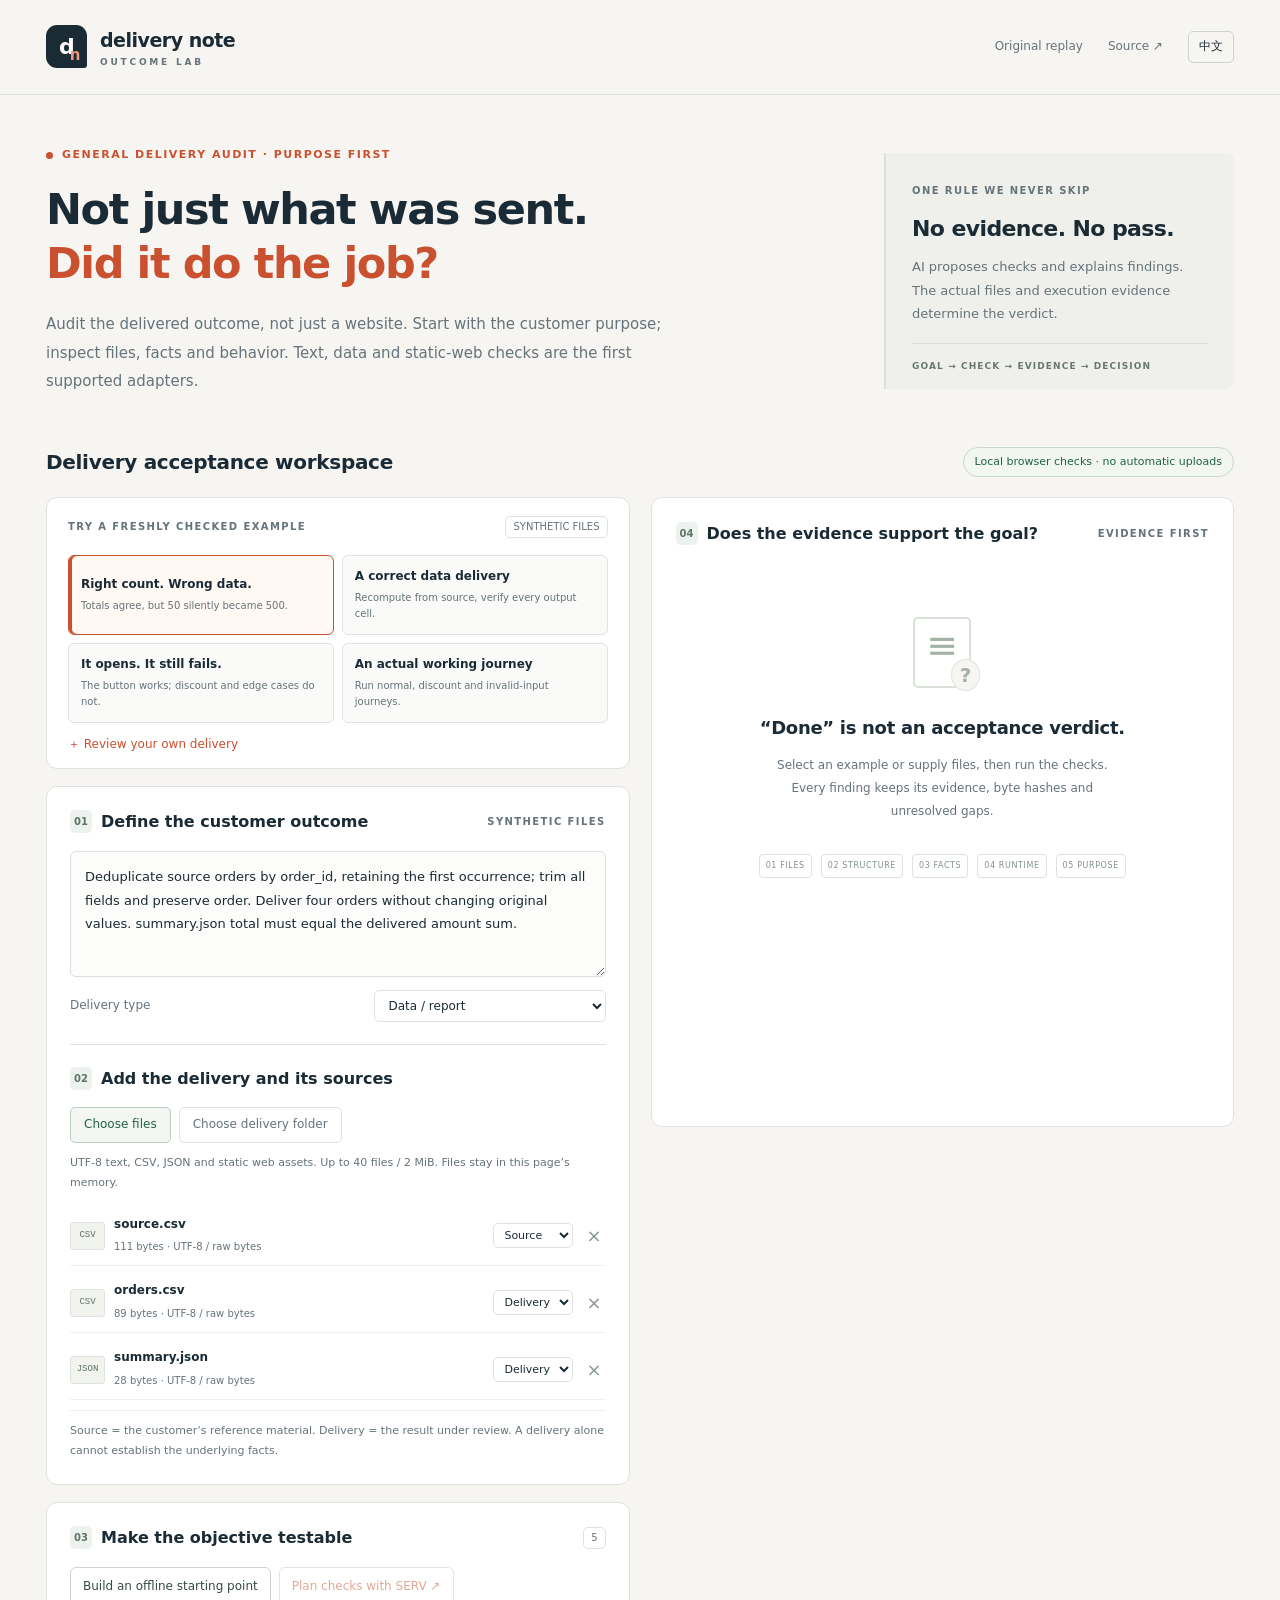
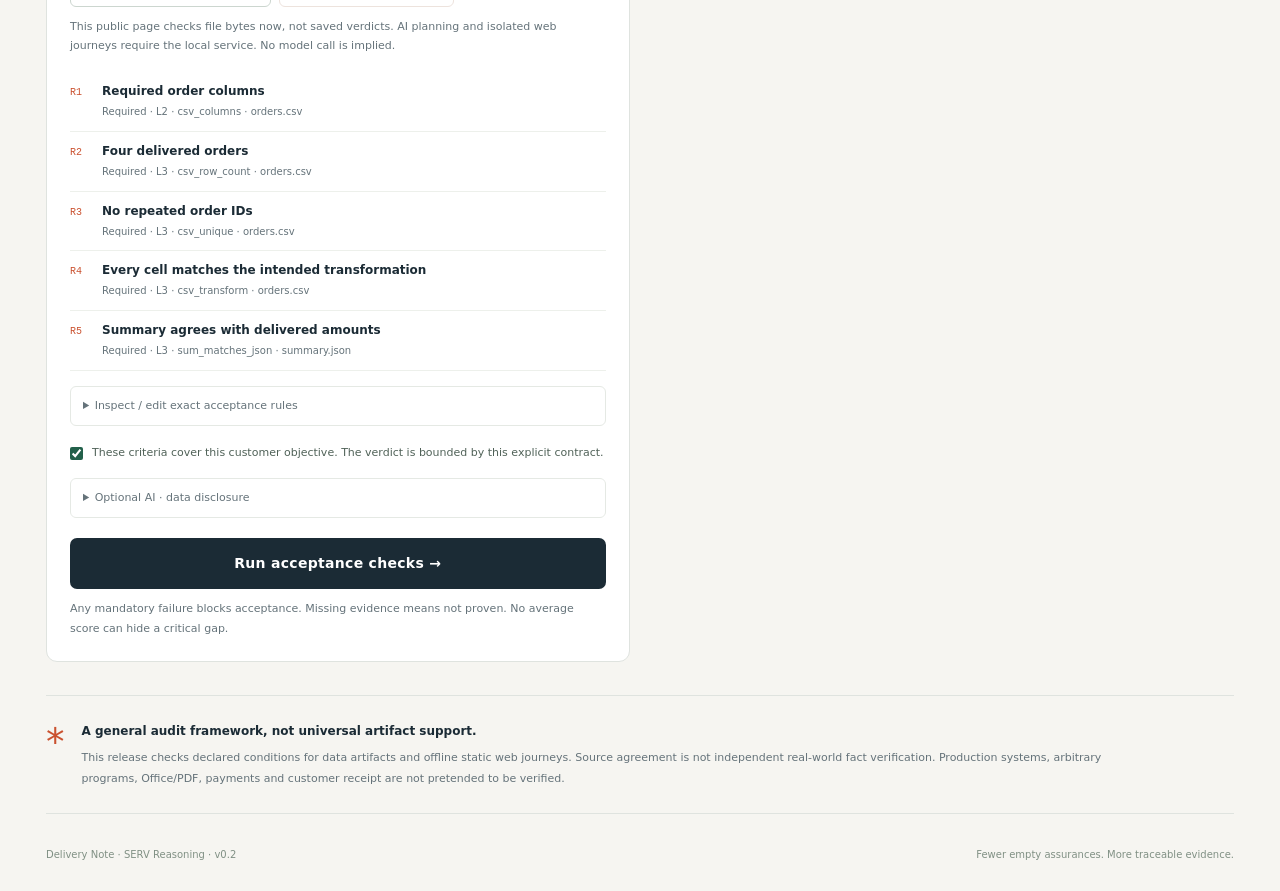
==== commit 4206effa: "Clarify general-purpose delivery audit scope Keep customer purpose as the product boundary; treat we" ====
--- a/docs/index.html
+++ b/docs/index.html
@@ -9,16 +9,16 @@
 <body>
 <header class="topbar"><a class="brand" href="./"><span class="logo" aria-hidden="true">d<span>n</span></span><span>delivery note <small>OUTCOME LAB</small></span></a><nav><a href="legacy/" data-i18n="legacy">原版回放</a><a href="https://github.com/shshdfxh-cloud/delivery-note" target="_blank" rel="noreferrer" data-i18n="source">源代码 ↗</a><button id="language" class="lang" aria-label="Switch language">EN</button></nav></header>
 <main>
-<section class="hero"><div><div class="eyebrow"><span class="dot"></span><span data-i18n="eyebrow">从客户目的出发，不从成功提示出发</span></div><h1 data-i18n-html="hero">不只检查“交了什么”。<br><span>验证“有没有做到”。</span></h1><p class="lede" data-i18n="lede">目标变成验收条件，结论回到真实证据。能读、数据对、流程通，才有资格谈交付完成。</p></div><aside class="principle"><span class="micro" data-i18n="principleLabel">一条不可跳过的规则</span><strong data-i18n="principle">没有证据，不算通过。</strong><p data-i18n="principleBody">AI提出检查计划并解释结果；实际文件和运行证据决定结论。</p><div class="principle-foot">GOAL → CHECK → EVIDENCE → DECISION</div></aside></section>
+<section class="hero"><div><div class="eyebrow"><span class="dot"></span><span data-i18n="eyebrow">通用交付审查 · 从客户目的出发</span></div><h1 data-i18n-html="hero">不只检查“交了什么”。<br><span>验证“有没有做到”。</span></h1><p class="lede" data-i18n="lede">审查对象是交付成果，不限于网页。先拆解客户目的，再核对文件、事实与实际效果；当前已接入文本、数据文件和静态网页检查。</p></div><aside class="principle"><span class="micro" data-i18n="principleLabel">一条不可跳过的规则</span><strong data-i18n="principle">没有证据，不算通过。</strong><p data-i18n="principleBody">AI提出检查计划并解释结果；实际文件和运行证据决定结论。</p><div class="principle-foot">GOAL → CHECK → EVIDENCE → DECISION</div></aside></section>
 <div class="section-bar"><h2 data-i18n="workspace">交付验收工作台</h2><span id="mode" class="mode" role="status">本机检查 · 无上传</span></div>
 <section class="workspace" aria-label="Delivery review workspace">
 <div class="left-column">
 <section class="panel samples-panel"><div class="panel-head"><span class="micro" data-i18n="trySample">先看一个真实检查的例子</span><span class="pill" data-i18n="synthetic">合成文件</span></div><div id="cases" class="case-grid"></div><button id="custom" class="text-button" data-i18n="custom">＋ 检查自己的交付物</button></section>
-<section class="panel inputs-panel"><div class="panel-head"><h3><span class="step">01</span><span data-i18n="goalTitle">先说明客户要什么</span></h3><span class="micro" id="case-state"></span></div><label for="objective" class="sr-only" data-i18n="goalTitle">客户目的</label><textarea id="objective" rows="4" maxlength="4000" placeholder="例如：原始订单去重后，不能丢单或改动金额；最终汇总必须准确。"></textarea><div class="profile-row"><label for="profile" data-i18n="deliveryType">交付类型</label><select id="profile"><option value="data" data-i18n="dataType">数据 / 报告</option><option value="web" data-i18n="webType">静态网页 / 交互流程</option><option value="general" data-i18n="generalType">其他 / 尚未界定</option></select></div><div class="divider"></div><h3><span class="step">02</span><span data-i18n="filesTitle">放入真实交付物和依据</span></h3><div class="file-actions"><label class="upload-button" for="file-picker" data-i18n="chooseFiles">选择文件</label><input id="file-picker" type="file" multiple accept=".csv,.json,.txt,.md,.html,.htm,.js,.mjs,.css"><label class="upload-button subdued" for="folder-picker" data-i18n="chooseFolder">选择网页文件夹</label><input id="folder-picker" type="file" multiple webkitdirectory></div><p class="hint" data-i18n="fileHint">支持UTF-8文本、CSV、JSON及静态网页；最多40个文件、共2 MiB。文件只保存在本次页面内存中。</p><div id="files" class="files"></div><p class="hint role-hint" data-i18n="roleHint">“依据”是客户提供的原始材料；“交付”是待审查的结果。仅有交付物，不能证明原始事实正确。</p></section>
+<section class="panel inputs-panel"><div class="panel-head"><h3><span class="step">01</span><span data-i18n="goalTitle">先说明客户要什么</span></h3><span class="micro" id="case-state"></span></div><label for="objective" class="sr-only" data-i18n="goalTitle">客户目的</label><textarea id="objective" rows="4" maxlength="4000" placeholder="例如：原始订单去重后，不能丢单或改动金额；最终汇总必须准确。"></textarea><div class="profile-row"><label for="profile" data-i18n="deliveryType">交付类型</label><select id="profile"><option value="data" data-i18n="dataType">数据 / 报告</option><option value="web" data-i18n="webType">静态网页 / 交互流程</option><option value="general" data-i18n="generalType">通用交付 / 自定义审查</option></select></div><div class="divider"></div><h3><span class="step">02</span><span data-i18n="filesTitle">放入真实交付物和依据</span></h3><div class="file-actions"><label class="upload-button" for="file-picker" data-i18n="chooseFiles">选择文件</label><input id="file-picker" type="file" multiple accept=".csv,.json,.txt,.md,.html,.htm,.js,.mjs,.css"><label class="upload-button subdued" for="folder-picker" data-i18n="chooseFolder">选择交付文件夹</label><input id="folder-picker" type="file" multiple webkitdirectory></div><p class="hint" data-i18n="fileHint">支持UTF-8文本、CSV、JSON及静态网页；最多40个文件、共2 MiB。文件只保存在本次页面内存中。</p><div id="files" class="files"></div><p class="hint role-hint" data-i18n="roleHint">“依据”是客户提供的原始材料；“交付”是待审查的结果。仅有交付物，不能证明原始事实正确。</p></section>
 <section class="panel contract-panel"><div class="panel-head"><h3><span class="step">03</span><span data-i18n="contractTitle">把目的变成可验收条件</span></h3><span id="contract-count" class="pill"></span></div><div class="contract-actions"><button id="starter" class="secondary" data-i18n="starter">生成本地检查起点</button><button id="plan" class="secondary ai-button" data-i18n="plan">用SERV拆解目标 ↗</button></div><p id="planner-info" class="hint"></p><div id="requirements" class="requirements"></div><details class="editor"><summary data-i18n="editContract">查看 / 编辑精确验收规则</summary><textarea id="contract-json" rows="12" spellcheck="false" aria-label="Acceptance contract JSON"></textarea><p class="hint" data-i18n="contractHint">编辑后点击“应用规则”。没有可执行检查的条件会保留为“未验证”，不会被AI自动判为通过。</p><button id="apply-contract" class="secondary" data-i18n="applyContract">应用规则</button></details><label class="checkline"><input id="scope" type="checkbox"><span data-i18n="scope">这份验收条件覆盖本次客户目的；结论只在这个明确范围内成立。</span></label><label id="runtime-row" class="checkline"><input id="runtime" type="checkbox"><span data-i18n="runtime">允许用独立、离线浏览器运行这些网页步骤（不使用我的登录态）。</span></label><details class="ai-settings"><summary data-i18n="aiSettings">可选AI规划与解读 · 数据发送说明</summary><p class="hint" data-i18n="aiDisclosure">AI规划会向SERV发送目的、文件名、文件角色、CSV列名和HTML控件标识；AI解读会发送当前报告中的派生事实。供应商组织设置可能允许数据收集。不要发送隐私或保密材料。离线审查不需要同意。</p><label class="checkline"><input id="consent" type="checkbox"><span data-i18n="consent">我明确同意本次点击AI按钮时发送上述材料。</span></label></details><button id="review" class="primary" data-i18n="review">开始验收 →</button><p class="hint" data-i18n="verdictRule">任何必需项失败 → 需要修改；缺少证据 → 不能证实；不会用平均分掩盖关键问题。</p><p id="error" class="error" role="alert" hidden></p></section>
 </div>
 <section class="panel report-panel" aria-live="polite"><div class="panel-head"><h3><span class="step">04</span><span data-i18n="reportTitle">看目的是否有证据支持</span></h3><span class="micro">EVIDENCE FIRST</span></div><div id="empty" class="empty"><div class="document-symbol" aria-hidden="true">≡<span>?</span></div><h3 data-i18n="emptyTitle">“完成了”不是验收结论。</h3><p data-i18n="emptyBody">从左侧选择示例或放入文件，再开始验收。每项结论都会保留对应依据、文件哈希与未解决的缺口。</p><div class="empty-layers"><span>01 FILES</span><span>02 STRUCTURE</span><span>03 FACTS</span><span>04 RUNTIME</span><span>05 PURPOSE</span></div></div><div id="report" hidden><div id="decision" class="decision"></div><div id="stats" class="stats"></div><div id="layers" class="layers"></div><p id="runtime-warning" class="warning" hidden></p><h4 class="subheading" data-i18n="resultsTitle">逐项结论 · 证据链</h4><div id="results"></div><details class="inventory-details"><summary data-i18n="inventory">文件字节指纹与报告快照</summary><div id="inventory"></div><pre id="snapshot"></pre></details><div class="download-row"><button id="download-json" class="secondary" data-i18n="downloadJson">下载证据JSON ↓</button><button id="download-md" class="secondary" data-i18n="downloadMd">下载报告 ↓</button></div><button id="explain" class="secondary ai-button" data-i18n="explain">用SERV解读这份报告 ↗</button><div id="ai-note-wrap" hidden><p class="warning" data-i18n="aiAdvisory">AI解读仅是说明草稿，不能改变上面的证据结论。</p><pre id="ai-note"></pre><p id="ai-provenance" class="hint"></p></div></div></section>
 </section>
-<section class="scope-note"><span class="asterisk">*</span><div><strong data-i18n="limitsTitle">全面覆盖检查层次，不冒充无所不知。</strong><p data-i18n="limitsBody">当前可验证数据文件和离线静态网页的已声明条件。事实核查是与提供的依据对照，不是自动证明现实世界真伪；生产系统、任意程序、Office/PDF、付款与客户接收均不会被假装验证。</p></div></section>
+<section class="scope-note"><span class="asterisk">*</span><div><strong data-i18n="limitsTitle">通用审查框架，不等于已支持所有交付类型。</strong><p data-i18n="limitsBody">当前可验证数据文件和离线静态网页的已声明条件。事实核查是与提供的依据对照，不是自动证明现实世界真伪；生产系统、任意程序、Office/PDF、付款与客户接收均不会被假装验证。</p></div></section>
 </main><footer><span>Delivery Note · SERV Reasoning · v0.2</span><span data-i18n="footer">更少空泛保证，更多可追溯证据。</span></footer><script type="module" src="app.mjs"></script>
 </body></html>
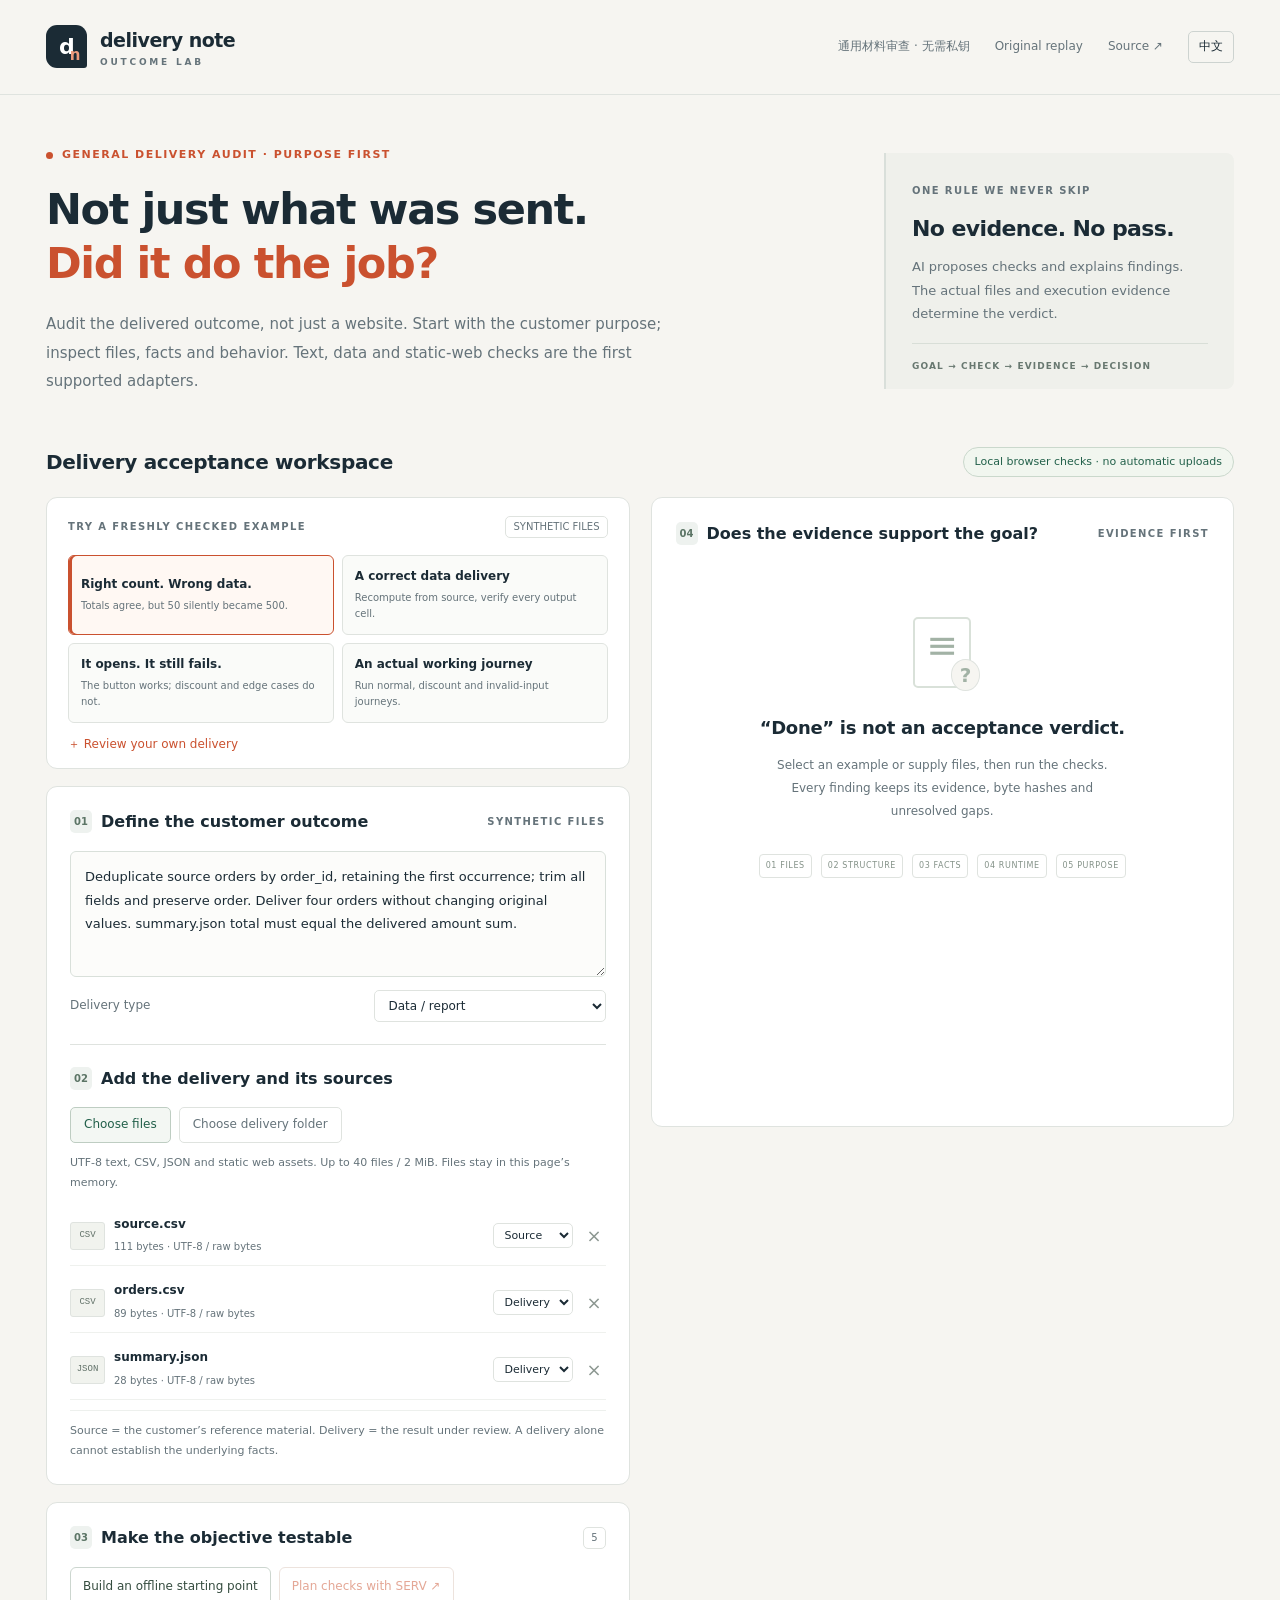
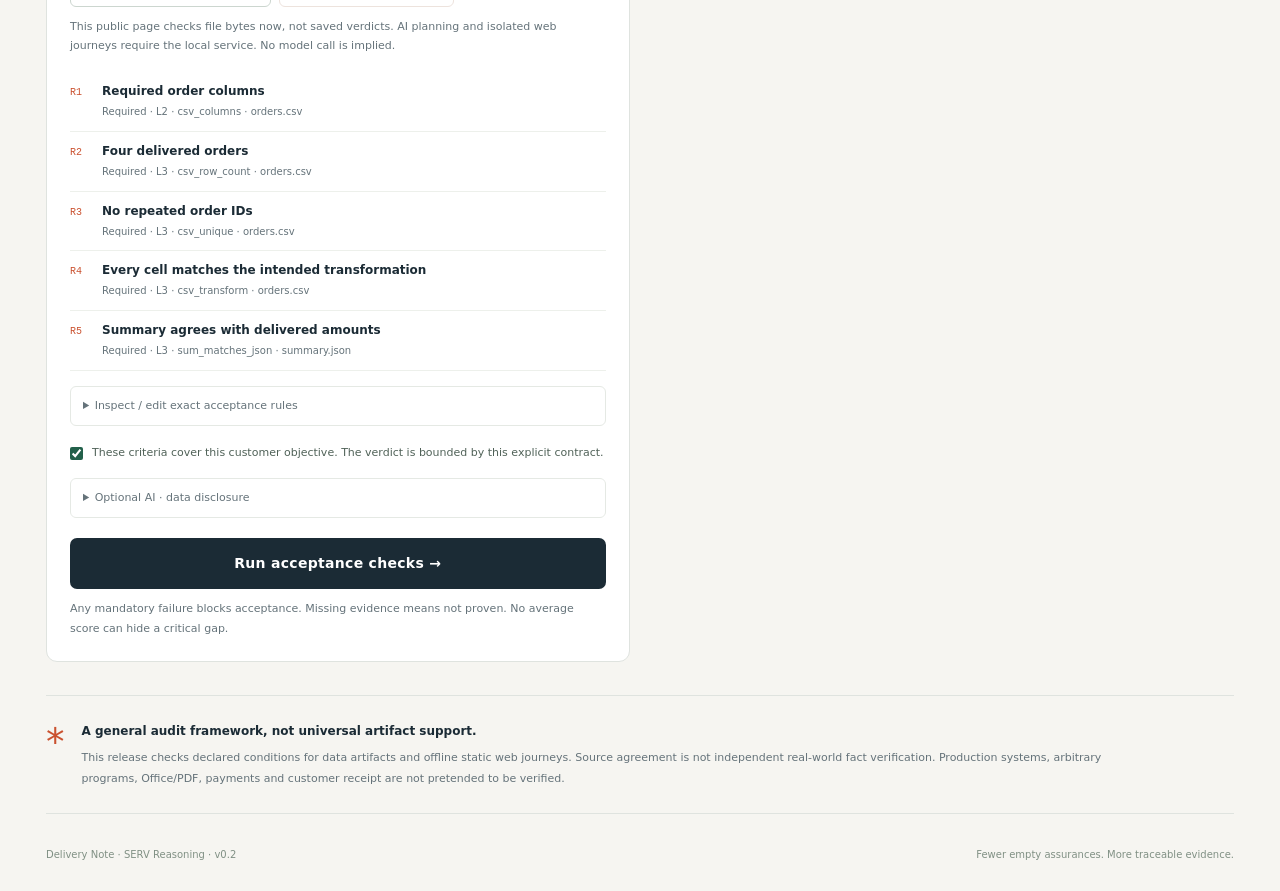
==== commit 7ac3489b: "Add portable general evidence review with exact quote validation" ====
--- a/docs/index.html
+++ b/docs/index.html
@@ -7,7 +7,7 @@
   <title>Delivery Note · Verify the outcome</title><link rel="stylesheet" href="styles.css">
 </head>
 <body>
-<header class="topbar"><a class="brand" href="./"><span class="logo" aria-hidden="true">d<span>n</span></span><span>delivery note <small>OUTCOME LAB</small></span></a><nav><a href="legacy/" data-i18n="legacy">原版回放</a><a href="https://github.com/shshdfxh-cloud/delivery-note" target="_blank" rel="noreferrer" data-i18n="source">源代码 ↗</a><button id="language" class="lang" aria-label="Switch language">EN</button></nav></header>
+<header class="topbar"><a class="brand" href="./"><span class="logo" aria-hidden="true">d<span>n</span></span><span>delivery note <small>OUTCOME LAB</small></span></a><nav><a href="general-review.html">通用材料审查 · 无需私钥</a><a href="legacy/" data-i18n="legacy">原版回放</a><a href="https://github.com/shshdfxh-cloud/delivery-note" target="_blank" rel="noreferrer" data-i18n="source">源代码 ↗</a><button id="language" class="lang" aria-label="Switch language">EN</button></nav></header>
 <main>
 <section class="hero"><div><div class="eyebrow"><span class="dot"></span><span data-i18n="eyebrow">通用交付审查 · 从客户目的出发</span></div><h1 data-i18n-html="hero">不只检查“交了什么”。<br><span>验证“有没有做到”。</span></h1><p class="lede" data-i18n="lede">审查对象是交付成果，不限于网页。先拆解客户目的，再核对文件、事实与实际效果；当前已接入文本、数据文件和静态网页检查。</p></div><aside class="principle"><span class="micro" data-i18n="principleLabel">一条不可跳过的规则</span><strong data-i18n="principle">没有证据，不算通过。</strong><p data-i18n="principleBody">AI提出检查计划并解释结果；实际文件和运行证据决定结论。</p><div class="principle-foot">GOAL → CHECK → EVIDENCE → DECISION</div></aside></section>
 <div class="section-bar"><h2 data-i18n="workspace">交付验收工作台</h2><span id="mode" class="mode" role="status">本机检查 · 无上传</span></div>
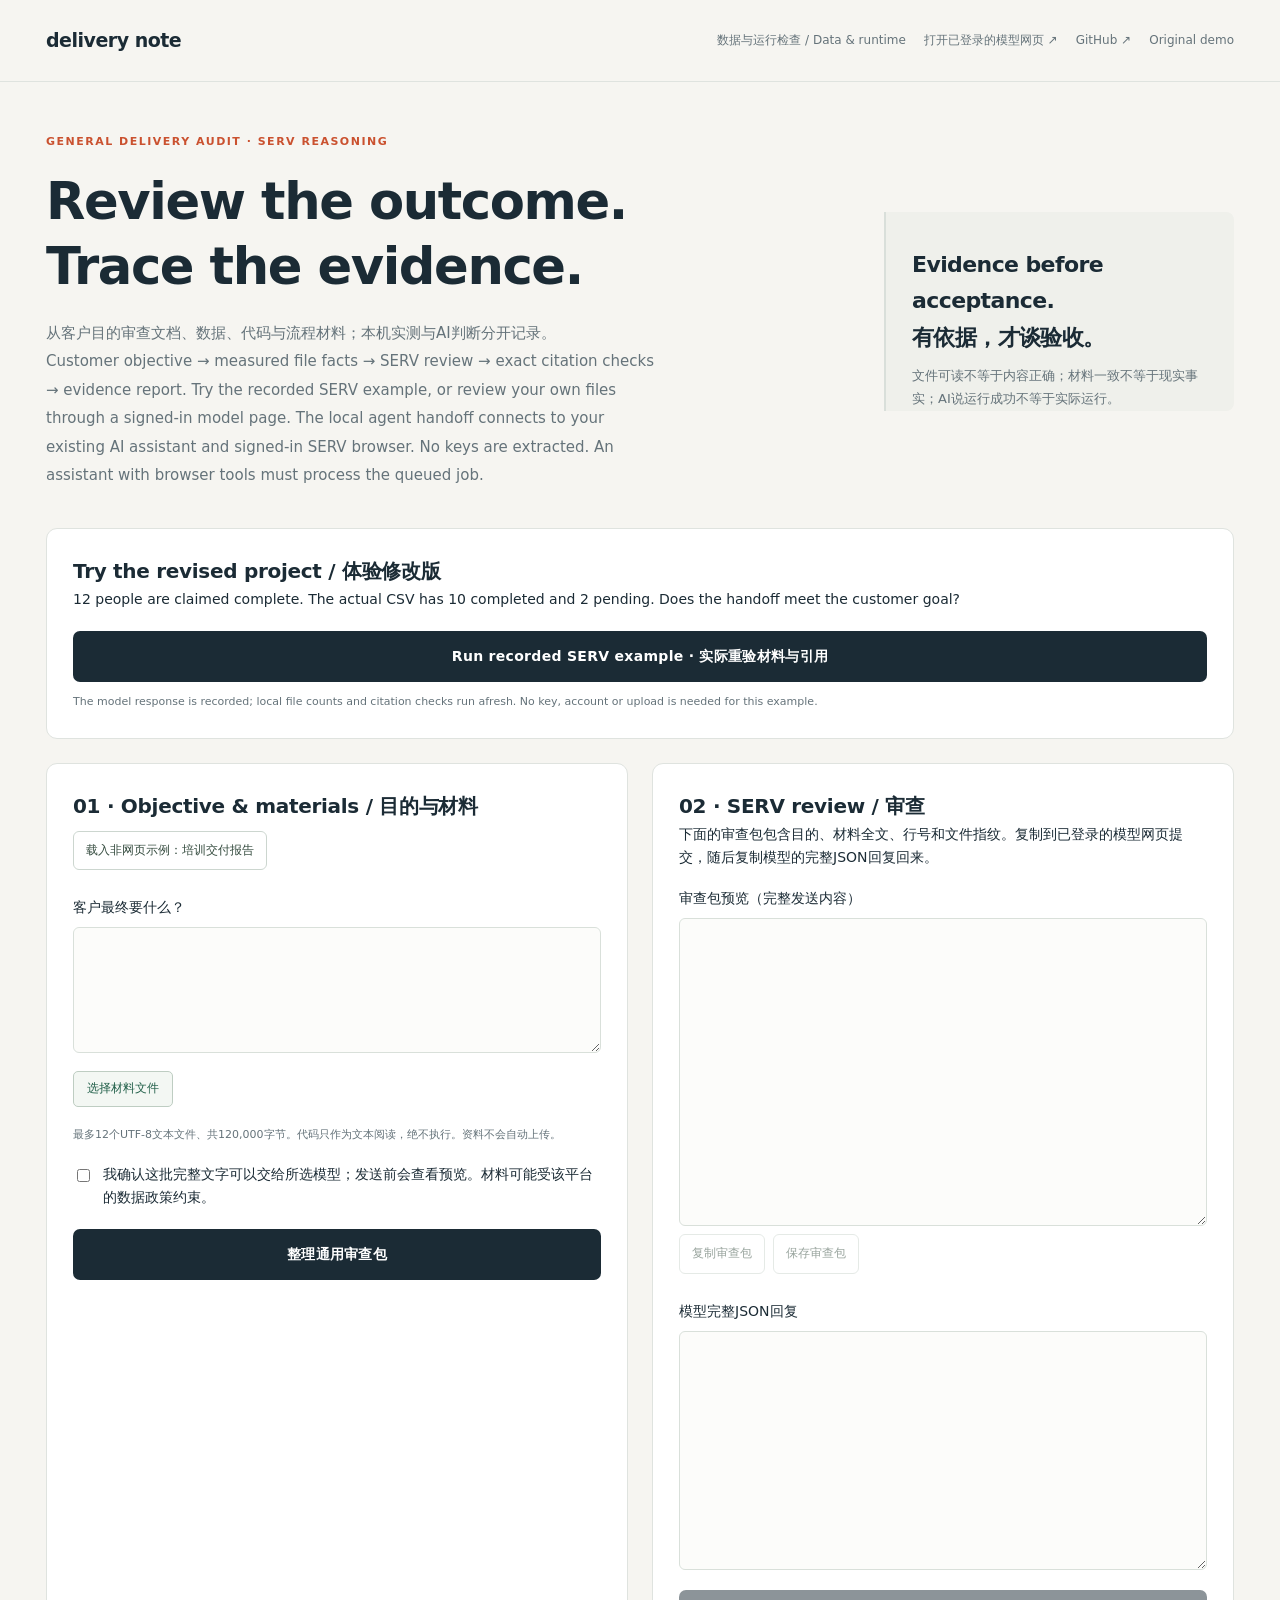
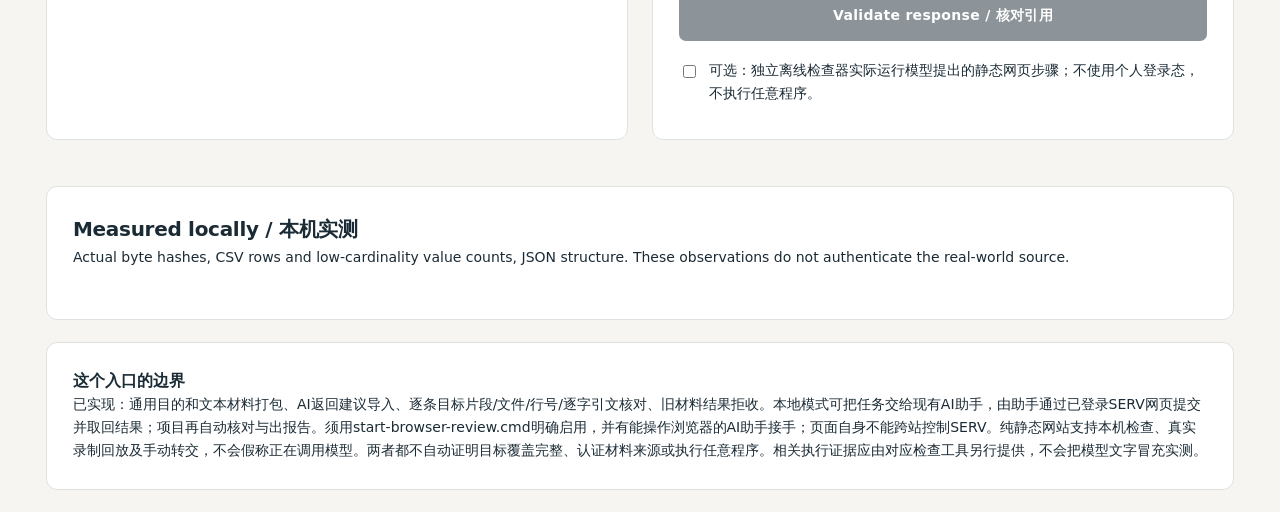
==== commit 719cf51e: "Complete general delivery review and amend the existing contest entry Connect purpose and real text " ====
--- a/docs/index.html
+++ b/docs/index.html
@@ -1,24 +1,7 @@
-<!doctype html>
-<html lang="zh-CN">
-<head>
-  <meta charset="utf-8"><meta name="viewport" content="width=device-width,initial-scale=1">
-  <meta name="description" content="Goal-driven delivery acceptance: check real files, recompute facts, run isolated browser journeys, trace every verdict to evidence.">
-  <meta http-equiv="Content-Security-Policy" content="default-src 'self'; script-src 'self'; style-src 'self'; img-src 'self' data:; connect-src 'self'; object-src 'none'; base-uri 'none'; form-action 'none'">
-  <title>Delivery Note · Verify the outcome</title><link rel="stylesheet" href="styles.css">
-</head>
-<body>
-<header class="topbar"><a class="brand" href="./"><span class="logo" aria-hidden="true">d<span>n</span></span><span>delivery note <small>OUTCOME LAB</small></span></a><nav><a href="general-review.html">通用材料审查 · 无需私钥</a><a href="legacy/" data-i18n="legacy">原版回放</a><a href="https://github.com/shshdfxh-cloud/delivery-note" target="_blank" rel="noreferrer" data-i18n="source">源代码 ↗</a><button id="language" class="lang" aria-label="Switch language">EN</button></nav></header>
-<main>
-<section class="hero"><div><div class="eyebrow"><span class="dot"></span><span data-i18n="eyebrow">通用交付审查 · 从客户目的出发</span></div><h1 data-i18n-html="hero">不只检查“交了什么”。<br><span>验证“有没有做到”。</span></h1><p class="lede" data-i18n="lede">审查对象是交付成果，不限于网页。先拆解客户目的，再核对文件、事实与实际效果；当前已接入文本、数据文件和静态网页检查。</p></div><aside class="principle"><span class="micro" data-i18n="principleLabel">一条不可跳过的规则</span><strong data-i18n="principle">没有证据，不算通过。</strong><p data-i18n="principleBody">AI提出检查计划并解释结果；实际文件和运行证据决定结论。</p><div class="principle-foot">GOAL → CHECK → EVIDENCE → DECISION</div></aside></section>
-<div class="section-bar"><h2 data-i18n="workspace">交付验收工作台</h2><span id="mode" class="mode" role="status">本机检查 · 无上传</span></div>
-<section class="workspace" aria-label="Delivery review workspace">
-<div class="left-column">
-<section class="panel samples-panel"><div class="panel-head"><span class="micro" data-i18n="trySample">先看一个真实检查的例子</span><span class="pill" data-i18n="synthetic">合成文件</span></div><div id="cases" class="case-grid"></div><button id="custom" class="text-button" data-i18n="custom">＋ 检查自己的交付物</button></section>
-<section class="panel inputs-panel"><div class="panel-head"><h3><span class="step">01</span><span data-i18n="goalTitle">先说明客户要什么</span></h3><span class="micro" id="case-state"></span></div><label for="objective" class="sr-only" data-i18n="goalTitle">客户目的</label><textarea id="objective" rows="4" maxlength="4000" placeholder="例如：原始订单去重后，不能丢单或改动金额；最终汇总必须准确。"></textarea><div class="profile-row"><label for="profile" data-i18n="deliveryType">交付类型</label><select id="profile"><option value="data" data-i18n="dataType">数据 / 报告</option><option value="web" data-i18n="webType">静态网页 / 交互流程</option><option value="general" data-i18n="generalType">通用交付 / 自定义审查</option></select></div><div class="divider"></div><h3><span class="step">02</span><span data-i18n="filesTitle">放入真实交付物和依据</span></h3><div class="file-actions"><label class="upload-button" for="file-picker" data-i18n="chooseFiles">选择文件</label><input id="file-picker" type="file" multiple accept=".csv,.json,.txt,.md,.html,.htm,.js,.mjs,.css"><label class="upload-button subdued" for="folder-picker" data-i18n="chooseFolder">选择交付文件夹</label><input id="folder-picker" type="file" multiple webkitdirectory></div><p class="hint" data-i18n="fileHint">支持UTF-8文本、CSV、JSON及静态网页；最多40个文件、共2 MiB。文件只保存在本次页面内存中。</p><div id="files" class="files"></div><p class="hint role-hint" data-i18n="roleHint">“依据”是客户提供的原始材料；“交付”是待审查的结果。仅有交付物，不能证明原始事实正确。</p></section>
-<section class="panel contract-panel"><div class="panel-head"><h3><span class="step">03</span><span data-i18n="contractTitle">把目的变成可验收条件</span></h3><span id="contract-count" class="pill"></span></div><div class="contract-actions"><button id="starter" class="secondary" data-i18n="starter">生成本地检查起点</button><button id="plan" class="secondary ai-button" data-i18n="plan">用SERV拆解目标 ↗</button></div><p id="planner-info" class="hint"></p><div id="requirements" class="requirements"></div><details class="editor"><summary data-i18n="editContract">查看 / 编辑精确验收规则</summary><textarea id="contract-json" rows="12" spellcheck="false" aria-label="Acceptance contract JSON"></textarea><p class="hint" data-i18n="contractHint">编辑后点击“应用规则”。没有可执行检查的条件会保留为“未验证”，不会被AI自动判为通过。</p><button id="apply-contract" class="secondary" data-i18n="applyContract">应用规则</button></details><label class="checkline"><input id="scope" type="checkbox"><span data-i18n="scope">这份验收条件覆盖本次客户目的；结论只在这个明确范围内成立。</span></label><label id="runtime-row" class="checkline"><input id="runtime" type="checkbox"><span data-i18n="runtime">允许用独立、离线浏览器运行这些网页步骤（不使用我的登录态）。</span></label><details class="ai-settings"><summary data-i18n="aiSettings">可选AI规划与解读 · 数据发送说明</summary><p class="hint" data-i18n="aiDisclosure">AI规划会向SERV发送目的、文件名、文件角色、CSV列名和HTML控件标识；AI解读会发送当前报告中的派生事实。供应商组织设置可能允许数据收集。不要发送隐私或保密材料。离线审查不需要同意。</p><label class="checkline"><input id="consent" type="checkbox"><span data-i18n="consent">我明确同意本次点击AI按钮时发送上述材料。</span></label></details><button id="review" class="primary" data-i18n="review">开始验收 →</button><p class="hint" data-i18n="verdictRule">任何必需项失败 → 需要修改；缺少证据 → 不能证实；不会用平均分掩盖关键问题。</p><p id="error" class="error" role="alert" hidden></p></section>
-</div>
-<section class="panel report-panel" aria-live="polite"><div class="panel-head"><h3><span class="step">04</span><span data-i18n="reportTitle">看目的是否有证据支持</span></h3><span class="micro">EVIDENCE FIRST</span></div><div id="empty" class="empty"><div class="document-symbol" aria-hidden="true">≡<span>?</span></div><h3 data-i18n="emptyTitle">“完成了”不是验收结论。</h3><p data-i18n="emptyBody">从左侧选择示例或放入文件，再开始验收。每项结论都会保留对应依据、文件哈希与未解决的缺口。</p><div class="empty-layers"><span>01 FILES</span><span>02 STRUCTURE</span><span>03 FACTS</span><span>04 RUNTIME</span><span>05 PURPOSE</span></div></div><div id="report" hidden><div id="decision" class="decision"></div><div id="stats" class="stats"></div><div id="layers" class="layers"></div><p id="runtime-warning" class="warning" hidden></p><h4 class="subheading" data-i18n="resultsTitle">逐项结论 · 证据链</h4><div id="results"></div><details class="inventory-details"><summary data-i18n="inventory">文件字节指纹与报告快照</summary><div id="inventory"></div><pre id="snapshot"></pre></details><div class="download-row"><button id="download-json" class="secondary" data-i18n="downloadJson">下载证据JSON ↓</button><button id="download-md" class="secondary" data-i18n="downloadMd">下载报告 ↓</button></div><button id="explain" class="secondary ai-button" data-i18n="explain">用SERV解读这份报告 ↗</button><div id="ai-note-wrap" hidden><p class="warning" data-i18n="aiAdvisory">AI解读仅是说明草稿，不能改变上面的证据结论。</p><pre id="ai-note"></pre><p id="ai-provenance" class="hint"></p></div></div></section>
-</section>
-<section class="scope-note"><span class="asterisk">*</span><div><strong data-i18n="limitsTitle">通用审查框架，不等于已支持所有交付类型。</strong><p data-i18n="limitsBody">当前可验证数据文件和离线静态网页的已声明条件。事实核查是与提供的依据对照，不是自动证明现实世界真伪；生产系统、任意程序、Office/PDF、付款与客户接收均不会被假装验证。</p></div></section>
-</main><footer><span>Delivery Note · SERV Reasoning · v0.2</span><span data-i18n="footer">更少空泛保证，更多可追溯证据。</span></footer><script type="module" src="app.mjs"></script>
-</body></html>
+<!doctype html><html lang="zh-CN"><head><meta charset="utf-8"><meta name="viewport" content="width=device-width,initial-scale=1"><meta http-equiv="Content-Security-Policy" content="default-src 'self'; script-src 'self'; style-src 'self'; img-src 'self' data:; connect-src 'self'; object-src 'none'; base-uri 'none'; form-action 'none'"><title>Delivery Note · General delivery audit</title><link rel="stylesheet" href="styles.css"><link rel="stylesheet" href="general-review.css"></head><body>
+<header class="topbar"><a class="brand" href="./">delivery note</a><nav><a href="checks.html">数据与运行检查 / Data & runtime</a><a href="https://console.openserv.ai/playground" target="_blank" rel="noreferrer">打开已登录的模型网页 ↗</a><a href="https://github.com/shshdfxh-cloud/delivery-note" target="_blank" rel="noreferrer">GitHub ↗</a><a href="legacy/">Original demo</a></nav></header>
+<main><section class="hero"><div><div class="eyebrow">GENERAL DELIVERY AUDIT · SERV REASONING</div><h1>Review the outcome.<br>Trace the evidence.</h1><p class="lede">从客户目的审查文档、数据、代码与流程材料；本机实测与AI判断分开记录。<br>Customer objective → measured file facts → SERV review → exact citation checks → evidence report. Try the recorded SERV example, or review your own files through a signed-in model page. The local agent handoff connects to your existing AI assistant and signed-in SERV browser. No keys are extracted. An assistant with browser tools must process the queued job.</p></div><aside class="principle"><strong>Evidence before acceptance.<br>有依据，才谈验收。</strong><p>文件可读不等于内容正确；材料一致不等于现实事实；AI说运行成功不等于实际运行。</p></aside></section>
+<section class="panel demo-entry"><h2>Try the revised project / 体验修改版</h2><p>12 people are claimed complete. The actual CSV has 10 completed and 2 pending. Does the handoff meet the customer goal?</p><button id="replay" class="primary">Run recorded SERV example · 实际重验材料与引用</button><p id="recording-state" class="hint" role="status"></p><p class="hint">The model response is recorded; local file counts and citation checks run afresh. No key, account or upload is needed for this example.</p></section><div class="general-grid"><section class="panel"><h2>01 · Objective & materials / 目的与材料</h2><button id="sample" class="secondary">载入非网页示例：培训交付报告</button><label for="objective">客户最终要什么？</label><textarea id="objective" rows="4" maxlength="4000"></textarea><label class="upload-button" for="files-input">选择材料文件</label><input id="files-input" type="file" multiple accept=".txt,.md,.csv,.json,.html,.js,.py,.ts,.css,.xml,.yaml,.yml,.log"><p class="hint">最多12个UTF-8文本文件、共120,000字节。代码只作为文本阅读，绝不执行。资料不会自动上传。</p><div id="files"></div><label class="consent"><input id="consent" type="checkbox">我确认这批完整文字可以交给所选模型；发送前会查看预览。材料可能受该平台的数据政策约束。</label><button id="build" class="primary">整理通用审查包</button></section>
+<section class="panel"><h2>02 · SERV review / 审查</h2><p>下面的审查包包含目的、材料全文、行号和文件指纹。复制到已登录的模型网页提交，随后复制模型的完整JSON回复回来。</p><label for="prompt">审查包预览（完整发送内容）</label><textarea id="prompt" rows="12" readonly></textarea><button id="copy" class="secondary" disabled>复制审查包</button><button id="save-packet" class="secondary" disabled>保存审查包</button><p id="packet-state" role="status" class="hint"></p><label for="response">模型完整JSON回复</label><textarea id="response" rows="9" spellcheck="false"></textarea><button id="import" class="primary" disabled>Validate response / 核对引用</button><label class="consent"><input id="general-runtime" type="checkbox">可选：独立离线检查器实际运行模型提出的静态网页步骤；不使用个人登录态，不执行任意程序。</label><button id="live" class="secondary" hidden>Live local SERV review / 本地实时审查</button></section></div>
+<p id="error" role="alert" class="hint"></p><section class="panel"><h2>Measured locally / 本机实测</h2><p>Actual byte hashes, CSV rows and low-cardinality value counts, JSON structure. These observations do not authenticate the real-world source.</p><pre id="measured"></pre></section><section id="report" class="panel" hidden aria-live="polite"><h2>03 · Findings & evidence / 审查报告</h2><div id="decision" class="decision"></div><p id="summary"></p><div id="results"></div><details><summary>机器核对了什么、没有核对什么</summary><pre id="verification"></pre></details><button id="download-json" class="secondary">Evidence JSON / 下载证据</button><button id="download-md" class="secondary">Markdown report / 下载报告</button></section>
+<section class="panel"><h3>这个入口的边界</h3><p>已实现：通用目的和文本材料打包、AI返回建议导入、逐条目标片段/文件/行号/逐字引文核对、旧材料结果拒收。本地模式可把任务交给现有AI助手，由助手通过已登录SERV网页提交并取回结果；项目再自动核对与出报告。须用start-browser-review.cmd明确启用，并有能操作浏览器的AI助手接手；页面自身不能跨站控制SERV。纯静态网站支持本机检查、真实录制回放及手动转交，不会假称正在调用模型。两者都不自动证明目标覆盖完整、认证材料来源或执行任意程序。相关执行证据应由对应检查工具另行提供，不会把模型文字冒充实测。</p></section></main><script type="module" src="general-review.mjs"></script></body></html>
--- a/docs/general-review.css
+++ b/docs/general-review.css
@@ -0,0 +1,3 @@
+.general-grid{display:grid;grid-template-columns:1fr 1fr;gap:24px;margin:24px 0}.general-grid .panel{min-width:0}.panel{margin-bottom:22px;padding:26px}label{display:block;margin:18px 0 8px}textarea{width:100%;box-sizing:border-box;resize:vertical}button{margin:8px 8px 8px 0}.consent{display:flex;gap:10px;align-items:flex-start;line-height:1.65}.consent input{width:auto;margin-top:6px}.document-row{display:flex;gap:12px;align-items:center;margin:8px 0;overflow-wrap:anywhere}.document-row span{flex:1}.document-row select{width:120px}.document-row button{padding:6px}pre{white-space:pre-wrap;overflow-wrap:anywhere}#results article{border-top:1px solid #ddd;padding:18px 0}#results blockquote{white-space:pre-wrap;overflow-wrap:anywhere;border-left:3px solid #888;padding:12px;margin:12px 0}#error{color:#9b2020}.hero h1{font-size:clamp(30px,4vw,54px)}@media(max-width:900px){.general-grid{grid-template-columns:1fr}.topbar nav{gap:12px;font-size:12px}}
+
+#measured{max-height:360px;overflow:auto;white-space:pre-wrap;overflow-wrap:anywhere} .demo-entry{margin-bottom:24px} #recording-state{font-weight:700} #results article{border-left:3px solid #c77b34;padding:8px 18px;margin:18px 0} blockquote{white-space:pre-wrap;overflow-wrap:anywhere} .general-grid .panel{min-width:0} .topbar nav{display:flex;gap:18px;flex-wrap:wrap}
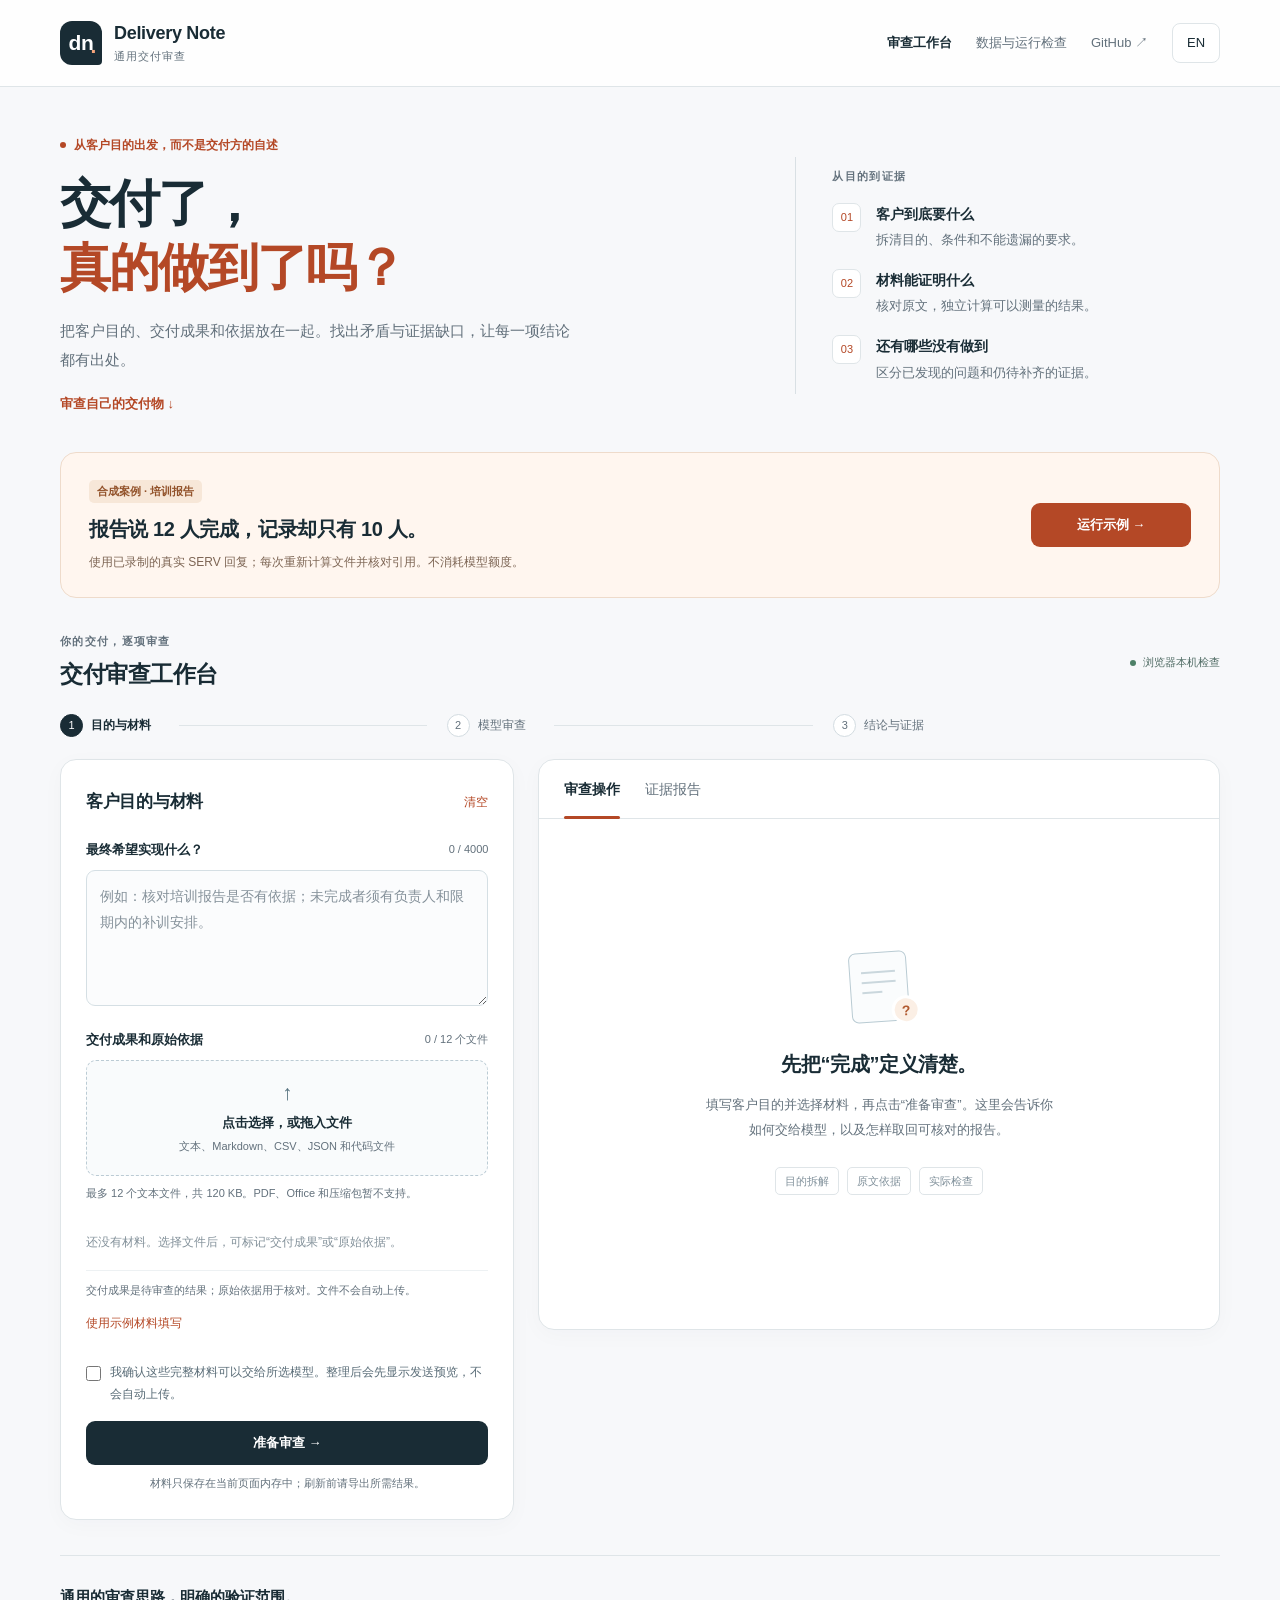
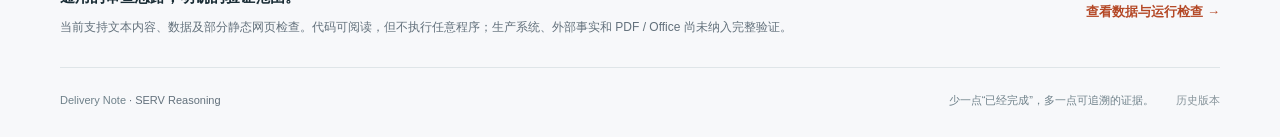
==== commit 9c76c3f2: "Refine the delivery-review UI, independent languages and evidence reports Chinese-first interface wi" ====
--- a/docs/index.html
+++ b/docs/index.html
@@ -1,7 +1,107 @@
-<!doctype html><html lang="zh-CN"><head><meta charset="utf-8"><meta name="viewport" content="width=device-width,initial-scale=1"><meta http-equiv="Content-Security-Policy" content="default-src 'self'; script-src 'self'; style-src 'self'; img-src 'self' data:; connect-src 'self'; object-src 'none'; base-uri 'none'; form-action 'none'"><title>Delivery Note · General delivery audit</title><link rel="stylesheet" href="styles.css"><link rel="stylesheet" href="general-review.css"></head><body>
-<header class="topbar"><a class="brand" href="./">delivery note</a><nav><a href="checks.html">数据与运行检查 / Data & runtime</a><a href="https://console.openserv.ai/playground" target="_blank" rel="noreferrer">打开已登录的模型网页 ↗</a><a href="https://github.com/shshdfxh-cloud/delivery-note" target="_blank" rel="noreferrer">GitHub ↗</a><a href="legacy/">Original demo</a></nav></header>
-<main><section class="hero"><div><div class="eyebrow">GENERAL DELIVERY AUDIT · SERV REASONING</div><h1>Review the outcome.<br>Trace the evidence.</h1><p class="lede">从客户目的审查文档、数据、代码与流程材料；本机实测与AI判断分开记录。<br>Customer objective → measured file facts → SERV review → exact citation checks → evidence report. Try the recorded SERV example, or review your own files through a signed-in model page. The local agent handoff connects to your existing AI assistant and signed-in SERV browser. No keys are extracted. An assistant with browser tools must process the queued job.</p></div><aside class="principle"><strong>Evidence before acceptance.<br>有依据，才谈验收。</strong><p>文件可读不等于内容正确；材料一致不等于现实事实；AI说运行成功不等于实际运行。</p></aside></section>
-<section class="panel demo-entry"><h2>Try the revised project / 体验修改版</h2><p>12 people are claimed complete. The actual CSV has 10 completed and 2 pending. Does the handoff meet the customer goal?</p><button id="replay" class="primary">Run recorded SERV example · 实际重验材料与引用</button><p id="recording-state" class="hint" role="status"></p><p class="hint">The model response is recorded; local file counts and citation checks run afresh. No key, account or upload is needed for this example.</p></section><div class="general-grid"><section class="panel"><h2>01 · Objective & materials / 目的与材料</h2><button id="sample" class="secondary">载入非网页示例：培训交付报告</button><label for="objective">客户最终要什么？</label><textarea id="objective" rows="4" maxlength="4000"></textarea><label class="upload-button" for="files-input">选择材料文件</label><input id="files-input" type="file" multiple accept=".txt,.md,.csv,.json,.html,.js,.py,.ts,.css,.xml,.yaml,.yml,.log"><p class="hint">最多12个UTF-8文本文件、共120,000字节。代码只作为文本阅读，绝不执行。资料不会自动上传。</p><div id="files"></div><label class="consent"><input id="consent" type="checkbox">我确认这批完整文字可以交给所选模型；发送前会查看预览。材料可能受该平台的数据政策约束。</label><button id="build" class="primary">整理通用审查包</button></section>
-<section class="panel"><h2>02 · SERV review / 审查</h2><p>下面的审查包包含目的、材料全文、行号和文件指纹。复制到已登录的模型网页提交，随后复制模型的完整JSON回复回来。</p><label for="prompt">审查包预览（完整发送内容）</label><textarea id="prompt" rows="12" readonly></textarea><button id="copy" class="secondary" disabled>复制审查包</button><button id="save-packet" class="secondary" disabled>保存审查包</button><p id="packet-state" role="status" class="hint"></p><label for="response">模型完整JSON回复</label><textarea id="response" rows="9" spellcheck="false"></textarea><button id="import" class="primary" disabled>Validate response / 核对引用</button><label class="consent"><input id="general-runtime" type="checkbox">可选：独立离线检查器实际运行模型提出的静态网页步骤；不使用个人登录态，不执行任意程序。</label><button id="live" class="secondary" hidden>Live local SERV review / 本地实时审查</button></section></div>
-<p id="error" role="alert" class="hint"></p><section class="panel"><h2>Measured locally / 本机实测</h2><p>Actual byte hashes, CSV rows and low-cardinality value counts, JSON structure. These observations do not authenticate the real-world source.</p><pre id="measured"></pre></section><section id="report" class="panel" hidden aria-live="polite"><h2>03 · Findings & evidence / 审查报告</h2><div id="decision" class="decision"></div><p id="summary"></p><div id="results"></div><details><summary>机器核对了什么、没有核对什么</summary><pre id="verification"></pre></details><button id="download-json" class="secondary">Evidence JSON / 下载证据</button><button id="download-md" class="secondary">Markdown report / 下载报告</button></section>
-<section class="panel"><h3>这个入口的边界</h3><p>已实现：通用目的和文本材料打包、AI返回建议导入、逐条目标片段/文件/行号/逐字引文核对、旧材料结果拒收。本地模式可把任务交给现有AI助手，由助手通过已登录SERV网页提交并取回结果；项目再自动核对与出报告。须用start-browser-review.cmd明确启用，并有能操作浏览器的AI助手接手；页面自身不能跨站控制SERV。纯静态网站支持本机检查、真实录制回放及手动转交，不会假称正在调用模型。两者都不自动证明目标覆盖完整、认证材料来源或执行任意程序。相关执行证据应由对应检查工具另行提供，不会把模型文字冒充实测。</p></section></main><script type="module" src="general-review.mjs"></script></body></html>
+<!doctype html>
+<html lang="zh-CN">
+<head>
+  <meta charset="utf-8">
+  <meta name="viewport" content="width=device-width, initial-scale=1">
+  <meta name="description" content="从客户目的出发，审查交付成果中的矛盾、证据缺口和真实检查结果。">
+  <meta http-equiv="Content-Security-Policy" content="default-src 'self'; script-src 'self'; style-src 'self'; img-src 'self' data:; connect-src 'self'; object-src 'none'; base-uri 'none'; form-action 'none'">
+  <title>Delivery Note · 通用交付审查</title>
+  <link rel="stylesheet" href="general-review.css?v=20260922-ui1">
+</head>
+<body>
+<a class="skip-link" href="#workspace" data-i18n="skip">跳到审查工作台</a>
+<header class="site-header">
+  <div class="header-inner">
+    <a class="brand" href="./"><span class="brand-mark" aria-hidden="true">dn<span>.</span></span><span>Delivery Note<small data-i18n="brandSub">通用交付审查</small></span></a>
+    <nav aria-label="主导航" data-i18n-aria="navigation">
+      <a href="#workspace" class="nav-current" data-i18n="workspaceNav">审查工作台</a>
+      <a href="checks.html" data-i18n="checksNav">数据与运行检查</a>
+      <a href="https://github.com/shshdfxh-cloud/delivery-note" target="_blank" rel="noreferrer" class="github-link">GitHub ↗</a>
+      <button id="language" class="language" type="button" aria-label="Switch to English">EN</button>
+    </nav>
+  </div>
+</header>
+<main>
+  <section class="hero" aria-labelledby="hero-title">
+    <div class="hero-copy">
+      <p class="eyebrow"><span class="small-dot"></span><span data-i18n="eyebrow">从客户目的出发，而不是交付方的自述</span></p>
+      <h1 id="hero-title"><span data-i18n="hero1">交付了，</span><br><em data-i18n="hero2">真的做到了吗？</em></h1>
+      <p class="lede" data-i18n="lede">把客户目的、交付成果和依据放在一起。找出矛盾与证据缺口，让每一项结论都有出处。</p>
+      <a class="text-link" href="#workspace" data-i18n="startOwn">审查自己的交付物 ↓</a>
+    </div>
+    <aside class="purpose-card" aria-label="审查路径" data-i18n-aria="pathLabel">
+      <p class="section-kicker" data-i18n="pathTitle">从目的到证据</p>
+      <div class="path-item"><span>01</span><div><strong data-i18n="path1">客户到底要什么</strong><p data-i18n="path1Body">拆清目的、条件和不能遗漏的要求。</p></div></div>
+      <div class="path-item"><span>02</span><div><strong data-i18n="path2">材料能证明什么</strong><p data-i18n="path2Body">核对原文，独立计算可以测量的结果。</p></div></div>
+      <div class="path-item"><span>03</span><div><strong data-i18n="path3">还有哪些没有做到</strong><p data-i18n="path3Body">区分已发现的问题和仍待补齐的证据。</p></div></div>
+    </aside>
+  </section>
+
+  <section class="demo-band" aria-labelledby="demo-title">
+    <div class="demo-copy"><span class="tag" data-i18n="sampleTag">合成案例 · 培训报告</span><h2 id="demo-title" data-i18n="sampleTitle">报告说 12 人完成，记录却只有 10 人。</h2><p data-i18n="sampleBody">使用已录制的真实 SERV 回复；每次重新计算文件并核对引用。不消耗模型额度。</p></div>
+    <button id="replay" class="button primary" type="button" data-i18n="runSample">运行示例 →</button>
+  </section>
+  <p id="recording-state" class="run-note" role="status" hidden></p>
+
+  <section id="workspace" class="workspace" aria-labelledby="workspace-title">
+    <div class="workspace-heading"><div><p class="section-kicker" data-i18n="workKicker">你的交付，逐项审查</p><h2 id="workspace-title" data-i18n="workTitle">交付审查工作台</h2></div><span id="mode" class="mode-badge"></span></div>
+    <ol class="stepper" aria-label="操作步骤" data-i18n-aria="stepperLabel"><li id="step-1" aria-current="step"><span>1</span><b data-i18n="step1">目的与材料</b></li><li id="step-2"><span>2</span><b data-i18n="step2">模型审查</b></li><li id="step-3"><span>3</span><b data-i18n="step3">结论与证据</b></li></ol>
+    <div id="error" class="error-box" role="alert" tabindex="-1" hidden></div>
+    <div class="work-grid">
+      <section class="card inputs-card" aria-labelledby="inputs-title">
+        <div class="card-heading"><h3 id="inputs-title" data-i18n="inputsTitle">客户目的与材料</h3><button id="reset" class="text-button" type="button" data-i18n="clear">清空</button></div>
+        <div class="label-row"><label for="objective" data-i18n="objectiveLabel">最终希望实现什么？</label><span id="char-count" class="muted">0 / 4000</span></div>
+        <textarea id="objective" rows="4" maxlength="4000" data-i18n-placeholder="objectivePlaceholder" placeholder="例如：核对培训报告是否有依据；未完成者须有负责人和限期内的补训安排。"></textarea>
+        <div class="label-row file-label"><span class="field-label" data-i18n="filesLabel">交付成果和原始依据</span><span id="file-count" class="muted"></span></div>
+        <div id="dropzone" class="dropzone"><span class="upload-icon" aria-hidden="true">↑</span><strong data-i18n="uploadTitle">点击选择，或拖入文件</strong><span data-i18n="uploadHint">文本、Markdown、CSV、JSON 和代码文件</span><input id="files-input" type="file" multiple accept=".txt,.md,.csv,.json,.html,.htm,.js,.mjs,.py,.ts,.css,.xml,.yaml,.yml,.log" aria-label="选择材料文件" data-i18n-aria="uploadTitle"></div>
+        <p class="helper" data-i18n="fileLimits">最多 12 个文本文件，共 120 KB。PDF、Office 和压缩包暂不支持。</p>
+        <div id="files" class="file-list"></div>
+        <p id="files-empty" class="empty-files" data-i18n="filesEmpty">还没有材料。选择文件后，可标记“交付成果”或“原始依据”。</p>
+        <p class="helper role-help" data-i18n="roleHelp">交付成果是待审查的结果；原始依据用于核对。文件不会自动上传。</p>
+        <button id="sample" class="text-button sample-load" type="button" data-i18n="loadSample">使用示例材料填写</button>
+        <label class="consent-row"><input id="consent" type="checkbox"><span data-i18n="consent">我确认这些完整材料可以交给所选模型。整理后会先显示发送预览，不会自动上传。</span></label>
+        <button id="build" class="button primary full" type="button" data-i18n="build">准备审查 →</button>
+        <p class="helper centered" data-i18n="privacyNote">材料只保存在当前页面内存中；刷新前请导出所需结果。</p>
+      </section>
+
+      <div class="review-column">
+        <section class="card output-card" aria-label="审查与报告" data-i18n-aria="outputLabel">
+          <div class="view-switch" role="tablist" aria-label="查看内容" data-i18n-aria="tabsLabel"><button id="tab-review" type="button" role="tab" aria-controls="review-view" aria-selected="true" data-i18n="reviewTab">审查操作</button><button id="tab-report" type="button" role="tab" aria-controls="report-view" aria-selected="false" tabindex="-1"><span data-i18n="reportTab">证据报告</span><span id="report-dot" class="report-dot" hidden></span></button></div>
+          <div id="review-view" role="tabpanel" aria-labelledby="tab-review">
+            <div id="review-empty" class="empty-state"><div class="empty-document" aria-hidden="true"><i></i><i></i><i></i><span>?</span></div><h3 data-i18n="readyTitle">先把“完成”定义清楚。</h3><p data-i18n="readyBody">填写客户目的并选择材料，再点击“准备审查”。这里会告诉你如何交给模型，以及怎样取回可核对的报告。</p><div class="empty-tags"><span data-i18n="empty1">目的拆解</span><span data-i18n="empty2">原文依据</span><span data-i18n="empty3">实际检查</span></div></div>
+            <div id="handoff" class="handoff" hidden>
+              <div class="card-heading"><h3 data-i18n="handoffTitle">把这批材料交给模型</h3><span class="tag subtle" data-i18n="previewTag">发送前可预览</span></div>
+              <div id="live-section" class="live-section" hidden><p id="live-description" class="helper"></p><label id="runtime-option" class="consent-row"><input id="general-runtime" type="checkbox"><span data-i18n="runtimeConsent">允许独立离线浏览器执行模型提出的静态网页检查，不使用个人登录态。</span></label><button id="live" class="button primary full" type="button"></button><p class="helper" data-i18n="orManual">也可以使用下方手动转交。</p></div>
+              <p id="handoff-description" class="helper" data-i18n="manualDescription">公开页不会自动调用模型。按以下步骤转交材料，回复导回后会重新核对原文并执行支持的检查。</p>
+              <ol class="handoff-steps"><li><b>1</b><span data-i18n="copyStep">复制审查包</span></li><li><b>2</b><span data-i18n="sendStep">在 SERV 网页提交</span></li><li><b>3</b><span data-i18n="returnStep">把完整回复贴回来</span></li></ol>
+              <details id="preview-details" class="disclosure"><summary data-i18n="previewLabel">查看将发送的完整内容</summary><label for="prompt" class="helper" data-i18n="previewHelp">包含客户目的、材料全文、文件指纹及检查格式。此处显示实际发送文本。</label><textarea id="prompt" rows="9" readonly spellcheck="false"></textarea><button id="save-packet" class="text-button" type="button" data-i18n="savePacket">保存审查包</button></details>
+              <div class="button-row"><button id="copy" class="button secondary" type="button" data-i18n="copy">复制审查包</button><a class="button secondary" href="https://console.openserv.ai/playground" target="_blank" rel="noreferrer" data-i18n="openServ">打开 SERV ↗</a></div>
+              <label for="response" class="response-label" data-i18n="responseLabel">粘贴模型的完整 JSON 回复</label><textarea id="response" rows="6" spellcheck="false" data-i18n-placeholder="responsePlaceholder" placeholder="在模型网页复制完整回复并粘贴到这里。不要只复制摘要。"></textarea>
+              <button id="import" class="button primary full" type="button" data-i18n="import">核对并生成报告 →</button>
+            </div>
+            <p id="packet-state" class="status-note" role="status" hidden></p>
+          </div>
+          <div id="report-view" role="tabpanel" aria-labelledby="tab-report" hidden>
+            <div id="report-empty" class="empty-state"><div class="empty-document" aria-hidden="true"><i></i><i></i><i></i></div><h3 data-i18n="reportEmptyTitle">报告会在这里出现。</h3><p data-i18n="reportEmptyBody">先运行上方示例，或完成自己的审查。每项发现都会附上对应目的、依据和下一步。</p></div>
+            <section id="report" class="report-content" hidden aria-label="审查报告" data-i18n-aria="reportTab">
+              <div class="report-topline"><span class="section-kicker" data-i18n="reportKicker">审查结果</span><span id="provenance-label" class="tag subtle"></span></div>
+              <div id="decision" class="decision"></div><div id="stats" class="report-stats"></div><p id="summary" class="report-summary"></p>
+              <p id="translation-note" class="helper" hidden></p>
+              <div class="report-actions"><button id="download-md" class="button secondary" type="button" data-i18n="downloadMd">下载报告</button><button id="download-json" class="button quiet" type="button" data-i18n="downloadJson">导出证据 JSON</button></div>
+              <div id="results" class="findings"></div>
+              <div class="scope-box"><strong data-i18n="scopeTitle">结论到哪里为止</strong><p data-i18n="scopeBody">引文一致不代表来源真实；局部检查通过不代表全部目的已实现。未实际执行的内容，不会被算成已经运行。</p></div>
+              <details class="disclosure technical"><summary data-i18n="technicalLabel">完整核验记录与能力限制</summary><p class="helper" data-i18n="technicalHelp">以下为未改写的机器记录，保留原始字段、语言和模型说明。</p><pre id="verification"></pre></details>
+            </section>
+          </div>
+        </section>
+        <details id="measured-wrap" class="card measured-card" hidden><summary><span data-i18n="measuredTitle">独立文件检查</span><span id="measured-count" class="muted"></span></summary><p class="helper" data-i18n="measuredHelp">从实际材料解析出的记录数、结构与状态分布，不是模型自报的结果。</p><div id="measured"></div></details>
+      </div>
+    </div>
+  </section>
+  <section class="scope-footer"><div><h2 data-i18n="boundaryTitle">通用的审查思路，明确的验证范围。</h2><p data-i18n="boundaryBody">当前支持文本内容、数据及部分静态网页检查。代码可阅读，但不执行任意程序；生产系统、外部事实和 PDF / Office 尚未纳入完整验证。</p></div><a class="text-link" href="checks.html" data-i18n="boundaryLink">查看数据与运行检查 →</a></section>
+</main>
+<footer><span>Delivery Note <span class="muted">· SERV Reasoning</span></span><div><span data-i18n="footer">少一点“已经完成”，多一点可追溯的证据。</span><a href="legacy/" data-i18n="archive">历史版本</a></div></footer>
+<noscript>此审查工具需要 JavaScript。请启用后刷新；材料不会自动上传。 / JavaScript is required to run the checks.</noscript>
+<script type="module" src="general-review.mjs?v=20260922-ui1"></script>
+</body>
+</html>
--- a/docs/general-review.css
+++ b/docs/general-review.css
@@ -1,3 +1,13 @@
-.general-grid{display:grid;grid-template-columns:1fr 1fr;gap:24px;margin:24px 0}.general-grid .panel{min-width:0}.panel{margin-bottom:22px;padding:26px}label{display:block;margin:18px 0 8px}textarea{width:100%;box-sizing:border-box;resize:vertical}button{margin:8px 8px 8px 0}.consent{display:flex;gap:10px;align-items:flex-start;line-height:1.65}.consent input{width:auto;margin-top:6px}.document-row{display:flex;gap:12px;align-items:center;margin:8px 0;overflow-wrap:anywhere}.document-row span{flex:1}.document-row select{width:120px}.document-row button{padding:6px}pre{white-space:pre-wrap;overflow-wrap:anywhere}#results article{border-top:1px solid #ddd;padding:18px 0}#results blockquote{white-space:pre-wrap;overflow-wrap:anywhere;border-left:3px solid #888;padding:12px;margin:12px 0}#error{color:#9b2020}.hero h1{font-size:clamp(30px,4vw,54px)}@media(max-width:900px){.general-grid{grid-template-columns:1fr}.topbar nav{gap:12px;font-size:12px}}
+/* Delivery Note — product UI. Self-contained; does not override archived pages. */
+:root{color-scheme:light;--paper:#f7f8fa;--white:#fff;--ink:#192c35;--muted:#63717c;--line:#dfe5e8;--accent:#b44826;--accent-soft:#fff4ed;--green:#22614f;--amber:#886217;--red:#a52f31;--radius:16px;--shadow:0 5px 22px #1b304007}
+*{box-sizing:border-box}html{scroll-behavior:smooth;scroll-padding-top:24px}body{margin:0;background:var(--paper);color:var(--ink);font:15px/1.7 -apple-system,BlinkMacSystemFont,"Segoe UI","Microsoft YaHei","Noto Sans CJK SC",sans-serif}button,input,textarea,select{font:inherit}button,a,input,select,textarea{-webkit-tap-highlight-color:transparent}button{cursor:pointer}button:disabled{cursor:not-allowed;opacity:.48}a{color:inherit;text-decoration:none}a:hover{text-decoration:underline}h1,h2,h3,p{margin:0}button:focus-visible,a:focus-visible,summary:focus-visible,textarea:focus-visible,select:focus-visible,input:focus-visible{outline:3px solid #c67443;outline-offset:3px}[hidden]{display:none!important}.muted,.helper{color:var(--muted)}.helper{font-size:13px;line-height:1.8}.centered{text-align:center}.skip-link{position:fixed;top:-80px;left:16px;padding:12px 20px;background:var(--ink);color:white;z-index:20}.skip-link:focus{top:12px}.site-header{background:#ffffffd9;border-bottom:1px solid var(--line)}.header-inner,main,footer{max-width:1224px;margin:auto;padding-left:32px;padding-right:32px}.header-inner{min-height:86px;display:flex;align-items:center;justify-content:space-between;gap:24px}.brand{display:flex;align-items:center;gap:12px;font-size:18px;font-weight:700;line-height:1.4;flex-shrink:0;letter-spacing:-.3px}.brand:hover{text-decoration:none}.brand-mark{display:grid;place-content:center;background:var(--ink);color:white;width:42px;height:44px;border-radius:12px 12px 4px 12px;font-size:21px;position:relative}.brand-mark span{color:#f6a57b;position:absolute;right:6px;bottom:5px}.brand small{font-weight:400;display:block;font-size:11px;color:var(--muted);letter-spacing:1px;margin-top:3px}.header-inner nav{display:flex;align-items:center;gap:24px;font-size:13px;color:var(--muted)}.nav-current{color:var(--ink);font-weight:600}.language{border:1px solid var(--line);border-radius:8px;background:white;color:var(--ink);font-size:13px;min-width:48px;min-height:40px}.hero{display:grid;grid-template-columns:minmax(0,1.25fr) minmax(300px,.8fr);gap:72px;align-items:center;padding:48px 0 36px}.eyebrow{display:flex;align-items:center;gap:8px;color:var(--accent);font-size:12px;font-weight:600;margin-bottom:17px}.small-dot{width:6px;height:6px;background:var(--accent);border-radius:50%;flex-shrink:0}h1{font-size:clamp(38px,4vw,55px);line-height:1.25;letter-spacing:-1.8px;font-weight:750}h1 em{font-style:normal;color:var(--accent)}.lede{margin:17px 0 16px;max-width:550px;line-height:1.9;font-size:15px;color:var(--muted)}.text-link{color:var(--accent);font-size:13px;font-weight:600}.purpose-card{border-left:1px solid #d9e0e4;padding:10px 0 10px 36px}.section-kicker{font-size:11px;font-weight:650;letter-spacing:1.3px;color:var(--muted);text-transform:uppercase}.path-item{display:flex;align-items:flex-start;gap:15px;margin-top:17px}.path-item>span{border:1px solid var(--line);border-radius:7px;width:29px;height:29px;display:grid;place-content:center;flex-shrink:0;font-size:11px;color:var(--accent);background:#fff}.path-item strong{font-size:14px;font-weight:650;display:block}.path-item p{font-size:12px;line-height:1.8;color:var(--muted);margin-top:2px}.demo-band{display:flex;justify-content:space-between;align-items:center;gap:25px;background:#fff6ef;border:1px solid #eedbcb;border-radius:var(--radius);padding:24px 28px;margin-bottom:34px}.tag{display:inline-block;color:#92522a;background:#f7e7d8;font-size:11px;font-weight:600;padding:3px 8px;border-radius:5px;line-height:1.6}.tag.subtle{background:#f0f3f5;color:var(--muted);font-weight:500}.demo-copy h2{font-size:20px;letter-spacing:-.4px;margin-top:9px}.demo-copy p{font-size:12px;color:#7d6554;margin-top:6px;max-width:760px}.button{border:1px solid transparent;border-radius:9px;display:inline-flex;justify-content:center;align-items:center;gap:8px;min-height:44px;padding:11px 17px;font-size:13px;font-weight:600;line-height:1.5;transition:background .15s,border-color .15s}.button:hover{text-decoration:none}.primary{color:white;background:var(--ink)}.primary:hover:not(:disabled){background:#2f4852}.demo-band .primary{background:var(--accent);flex-shrink:0;min-width:160px}.demo-band .primary:hover:not(:disabled){background:#97391b}.secondary{border-color:#d4dce1;background:white;color:var(--ink)}.secondary:hover:not(:disabled){background:#f3f6f7}.quiet{color:var(--muted);background:transparent}.quiet:hover:not(:disabled){background:#edf1f4}.full{width:100%}.text-button{border:0;background:transparent;color:var(--accent);padding:6px 0;min-height:36px;font-size:12px}.text-button:hover{text-decoration:underline}.run-note{margin:-17px 0 27px;color:var(--muted);font-size:12px}.workspace-heading{display:flex;align-items:center;justify-content:space-between;gap:15px;margin-bottom:20px}.workspace-heading h2{font-size:23px;letter-spacing:-.5px;margin-top:4px}.mode-badge{font-size:11px;color:#526d66;display:flex;align-items:center;gap:7px;flex-shrink:0}.mode-badge:before{content:'';width:6px;height:6px;background:#4d8067;border-radius:50%}.stepper{list-style:none;display:flex;gap:0;padding:0 0 22px;margin:0;font-size:12px;color:var(--muted)}.stepper li{display:flex;align-items:center;gap:8px;flex:1;position:relative}.stepper li:not(:last-child):after{content:'';height:1px;background:var(--line);flex:1;margin:0 20px}.stepper span{width:23px;height:23px;border:1px solid #d3dce1;border-radius:50%;display:grid;place-content:center;font-size:11px;background:#fff;flex-shrink:0}.stepper b{font-weight:400;white-space:nowrap}.stepper [aria-current]{color:var(--ink)}.stepper [aria-current] b{font-weight:600}.stepper [aria-current] span{background:var(--ink);border-color:var(--ink);color:white}.work-grid{display:grid;grid-template-columns:minmax(0,.8fr) minmax(0,1.2fr);gap:24px;align-items:start}.work-grid>*{min-width:0}.card{background:var(--white);border:1px solid var(--line);border-radius:var(--radius);box-shadow:var(--shadow);overflow:hidden}.inputs-card{padding:25px}.card-heading{display:flex;align-items:center;justify-content:space-between;gap:10px;margin-bottom:18px}.card-heading h3{font-size:17px;letter-spacing:-.3px}.label-row{display:flex;justify-content:space-between;align-items:center;gap:10px;margin:0 0 9px;font-size:13px;font-weight:600}.label-row .muted{font-size:11px;font-weight:400}.file-label{margin-top:23px}textarea{display:block;width:100%;min-width:0;background:#fbfcfd;border:1px solid #d5dfe4;border-radius:9px;resize:vertical;padding:13px;font-size:14px;color:var(--ink);line-height:1.85}textarea::placeholder{color:#85919a}#objective{min-height:136px}.dropzone{position:relative;border:1px dashed #bbcbd4;background:#f9fbfc;border-radius:10px;padding:19px 12px;display:flex;align-items:center;flex-direction:column;gap:3px;text-align:center}.dropzone strong{font-size:13px}.dropzone>span:last-of-type{font-size:11px;color:var(--muted)}.upload-icon{font-size:21px;color:#577380;line-height:1.2;margin-bottom:4px}.dropzone input{position:absolute;inset:0;width:100%;height:100%;opacity:0;cursor:pointer}.dropzone:focus-within{outline:3px solid #c67443;outline-offset:3px}.dropzone.dragging,.dropzone:hover{border-color:var(--accent);background:#fff8f3}.dropzone+.helper{margin-top:8px;font-size:11px}.empty-files{color:#83919a;font-size:12px;padding:18px 0;border-bottom:1px solid #edf1f3}.file-list{margin-top:10px}.document-row{display:flex;align-items:center;gap:9px;padding:10px 0;border-bottom:1px solid #edf1f3;min-width:0}.file-icon{font:10px/1.5 ui-monospace,Consolas,monospace;background:#eef3f5;color:#576e7c;border-radius:5px;padding:7px 5px;min-width:33px;text-align:center}.file-info{min-width:0;flex:1}.file-name{display:block;overflow-wrap:anywhere;font-size:12px;font-weight:600}.file-size{display:block;color:var(--muted);font-size:10px;margin-top:2px}.document-row select{font-size:11px;background:white;color:#4c606b;border:1px solid var(--line);border-radius:6px;padding:7px 5px;max-width:108px;min-height:34px}.document-row .remove{font-size:20px;background:transparent;border:0;width:30px;height:36px;color:#83919a;flex-shrink:0}.document-row .remove:hover{color:var(--red);background:#fff2ed}.role-help{margin-top:10px;font-size:11px}.sample-load{margin:4px 0 7px}.consent-row{display:flex;align-items:flex-start;gap:9px;font-size:12px;line-height:1.85;color:#596c77;margin:13px 0 16px;cursor:pointer}.consent-row input{accent-color:var(--accent);margin:5px 0 0;flex-shrink:0;width:15px;height:15px}.centered{margin-top:9px;font-size:11px}.view-switch{display:flex;border-bottom:1px solid var(--line);padding:0 25px;gap:25px}.view-switch button{position:relative;display:flex;align-items:center;gap:7px;border:0;background:transparent;padding:18px 0 16px;color:var(--muted);font-size:14px;min-height:58px}.view-switch [aria-selected=true]{color:var(--ink);font-weight:650}.view-switch [aria-selected=true]:after{content:'';height:3px;border-radius:2px;background:var(--accent);position:absolute;bottom:-1px;left:0;right:0}.report-dot{width:6px;height:6px;background:var(--accent);border-radius:50%}.empty-state{min-height:510px;display:flex;flex-direction:column;justify-content:center;text-align:center;align-items:center;padding:40px 36px}.empty-state h3{font-size:20px;font-weight:600;margin-top:25px;letter-spacing:-.4px}.empty-state p{font-size:13px;color:var(--muted);max-width:350px;line-height:1.9;margin-top:12px}.empty-document{position:relative;width:58px;height:70px;border:1.5px solid #b9cbd3;border-radius:7px;padding:18px 11px;background:#fafcfd;transform:rotate(-4deg)}.empty-document i{display:block;height:2px;background:#cad7dd;margin-bottom:8px}.empty-document i:last-of-type{width:60%}.empty-document span{position:absolute;right:-12px;bottom:-5px;background:#fbefe5;color:#b15b32;border:3px solid white;border-radius:50%;width:29px;height:29px;font-size:14px;line-height:25px;font-style:normal;font-weight:700}.empty-tags{display:flex;gap:8px;margin-top:24px;flex-wrap:wrap;justify-content:center}.empty-tags span{border:1px solid var(--line);border-radius:5px;color:#81919b;font-size:11px;padding:4px 9px}.handoff{padding:25px}.handoff-steps{padding:0;list-style:none;display:grid;grid-template-columns:repeat(3,minmax(0,1fr));gap:10px;margin:21px 0;font-size:12px}.handoff-steps li{display:flex;gap:7px;align-items:flex-start;color:var(--muted)}.handoff-steps b{color:var(--accent);font-weight:600}.disclosure{border:1px solid #e0e6e9;background:#fcfdfe;border-radius:9px;padding:12px 14px;min-width:0}.disclosure summary{cursor:pointer;font-size:12px;font-weight:600;color:#566c77;overflow-wrap:anywhere}.disclosure[open] summary{margin-bottom:12px}.disclosure textarea{font:11px/1.7 ui-monospace,Consolas,monospace;margin-top:10px}.button-row{display:flex;gap:10px;margin-top:15px;flex-wrap:wrap}.response-label{display:block;font-size:13px;font-weight:600;margin:24px 0 9px}#response{font:12px/1.8 ui-monospace,Consolas,"Microsoft YaHei",monospace;min-height:130px}.handoff>.full{margin-top:14px}.status-note{padding:14px 25px;border-top:1px solid var(--line);background:#f8fafb;color:#647780;font-size:12px;overflow-wrap:anywhere}.error-box{border:1px solid #efc8c4;background:#fff4f2;color:var(--red);padding:14px 18px;border-radius:10px;margin:0 0 17px;font-size:13px;overflow-wrap:anywhere}.error-box details{margin-top:7px;color:#775a56;font-size:11px}.error-box pre{margin:8px 0 0}.review-column{min-width:0}.live-section{border:1px solid #d7e5de;background:#f5faf7;padding:15px;border-radius:10px;margin:15px 0 20px}.live-section .helper:last-child{margin-top:10px;text-align:center}.report-content{padding:25px}.report-topline{display:flex;justify-content:space-between;align-items:center;gap:10px;margin-bottom:14px}.decision{border:1px solid #efd3c8;border-left:4px solid #b74c2d;background:#fff6f0;padding:17px 18px;border-radius:9px}.decision strong{font-size:22px;font-weight:700;letter-spacing:-.5px;color:#983d29;display:block;line-height:1.5}.decision p{font-size:12px;margin-top:6px;color:#876451;line-height:1.8}.decision.unverified{border-color:#e8deb8;border-left-color:#998028;background:#fffaf0}.decision.unverified strong{color:#826417}.decision.supported{border-color:#c8dcd1;border-left-color:var(--green);background:#f2f8f4}.decision.supported strong{color:var(--green)}.decision.supported p{color:#526f60}.report-stats{display:grid;grid-template-columns:repeat(3,1fr);gap:8px;margin:17px 0}.report-stats>div{border:1px solid #e5eaed;border-radius:9px;padding:11px 10px;text-align:center}.report-stats strong{display:block;font-size:25px;line-height:1.4;font-weight:650}.report-stats span{color:var(--muted);font-size:11px}.report-stats .contradicted strong{color:var(--red)}.report-stats .unverified strong{color:var(--amber)}.report-summary{font-size:13px;line-height:1.95;color:#556b77}.report-actions{display:flex;gap:10px;margin:18px 0 24px;flex-wrap:wrap}.findings{display:grid;gap:16px}.finding{border:1px solid #e1e7ea;border-radius:11px;overflow:hidden}.finding-top{display:flex;align-items:center;justify-content:space-between;gap:10px;padding:13px 17px 0}.finding-id{font:11px/1.5 ui-monospace,Consolas,monospace;color:#7b8c96}.status-pill{font-size:11px;padding:3px 8px;border-radius:5px;color:#64747a;background:#f0f3f5}.status-pill.contradicted,.status-pill.fail{background:#fff0e9;color:#a54a30}.status-pill.unverified{background:#fbf4df;color:#8c6f1e}.status-pill.supported,.status-pill.pass{background:#eaf5ee;color:var(--green)}.finding-body{padding:10px 17px 15px}.finding h4{font-size:15px;font-weight:650;line-height:1.8;margin:0 0 8px;overflow-wrap:anywhere}.goal-reference{font-size:11px;color:#7b8a94;padding-left:10px;border-left:2px solid #d5dfe4;line-height:1.85;margin-bottom:12px;overflow-wrap:anywhere}.finding-reason{font-size:13px;line-height:1.9;color:#526975;margin-bottom:13px;overflow-wrap:anywhere}.source-detail{border-top:1px solid #eef1f3;padding:9px 0}.source-detail summary{font-size:11px;color:#527183;cursor:pointer;overflow-wrap:anywhere;line-height:1.9}.source-detail blockquote{margin:10px 0 0;border-left:2px solid #b6cbd5;padding:9px 12px;background:#f5f8fa;font:12px/1.85 ui-monospace,Consolas,"Microsoft YaHei",monospace;white-space:pre-wrap;overflow-wrap:anywhere}.source-detail small{display:block;margin-top:8px;color:var(--muted);font:10px/1.6 ui-monospace,Consolas,monospace;overflow-wrap:anywhere}.machine-check{padding:12px 14px;background:#f7f9fb;border-radius:7px;margin-top:12px}.machine-heading{display:flex;justify-content:space-between;gap:8px;align-items:center;font-size:11px;color:var(--muted);margin-bottom:7px}.machine-check>p{font-size:14px;font-weight:600;color:#476272;overflow-wrap:anywhere}.machine-check details{margin-top:7px;color:var(--muted);font-size:11px}.machine-check summary{cursor:pointer}.next-action{padding:12px 17px;background:#fbfcfd;border-top:1px solid #e9eef1;font-size:12px;color:#536b79;line-height:1.9;overflow-wrap:anywhere}.next-action strong{color:var(--accent);font-weight:600;margin-right:7px}.scope-box{padding:16px 0 0;margin-top:22px;border-top:1px solid var(--line);font-size:12px}.scope-box strong{font-weight:650}.scope-box p{color:var(--muted);line-height:1.9;margin-top:6px}.technical{margin-top:15px}.technical pre{font-size:10px;max-height:400px;overflow:auto}.measured-card{padding:17px 22px;margin-top:16px}.measured-card>summary{cursor:pointer;font-size:13px;font-weight:600}.measured-card>summary .muted{font-size:11px;font-weight:400;margin-left:10px}.measured-card>.helper{margin-top:12px}.measured-file{padding:12px 0;border-top:1px solid #edf1f3;margin-top:10px;font-size:12px;min-width:0}.measured-file strong{font-size:12px;overflow-wrap:anywhere;display:block}.measured-file p{font-size:12px;color:var(--muted);margin-top:5px;overflow-wrap:anywhere}.value-tags{display:flex;gap:6px;flex-wrap:wrap;margin-top:8px}.value-tags span{padding:3px 7px;font:10px/1.6 ui-monospace,Consolas,monospace;overflow-wrap:anywhere;background:#f2f5f7;border-radius:5px;max-width:100%;color:#637987}pre{white-space:pre-wrap;overflow-wrap:anywhere;word-break:break-word;font:11px/1.8 ui-monospace,Consolas,"Microsoft YaHei",monospace}.scope-footer{display:flex;justify-content:space-between;align-items:center;gap:35px;padding:28px 0;margin:35px 0 0;border-top:1px solid var(--line);border-bottom:1px solid var(--line)}.scope-footer h2{font-size:15px;font-weight:600}.scope-footer p{font-size:12px;color:var(--muted);margin-top:7px;max-width:780px;line-height:1.9}.scope-footer a{flex-shrink:0}footer{display:flex;justify-content:space-between;align-items:center;gap:25px;padding-top:23px;padding-bottom:27px;font-size:11px;color:#6f818a}footer>div{display:flex;gap:22px;align-items:center}footer a{color:#87949b;flex-shrink:0}noscript{padding:20px;display:block}#translation-note{margin-top:10px;padding:10px;background:#f8fafb;border-radius:7px;font-size:11px}
+@media(min-width:1600px){.header-inner,main,footer{max-width:1304px}.hero{padding-top:56px;padding-bottom:44px}.inputs-card,.report-content,.handoff{padding:28px}}
+@media(max-width:1040px){.hero{gap:35px;grid-template-columns:minmax(0,1fr) minmax(260px,.85fr)}.purpose-card{padding-left:24px}.work-grid{grid-template-columns:minmax(0,.88fr) minmax(0,1.12fr);gap:18px}.inputs-card,.handoff,.report-content{padding:21px}.header-inner nav{gap:16px}.stepper li:not(:last-child):after{margin:0 12px}.scope-footer{display:block}.scope-footer a{display:inline-block;margin-top:15px}}
+@media(max-width:820px){.hero{display:block;padding:34px 0 25px}.purpose-card{display:none}.hero .lede{max-width:600px}.work-grid{grid-template-columns:1fr}.header-inner,main,footer{padding-left:22px;padding-right:22px}.demo-band{padding:21px;margin-bottom:27px}.empty-state{min-height:310px}.header-inner nav{gap:14px}.header-inner nav .nav-current{display:none}.stepper b{font-size:11px}.card{border-radius:13px}.scope-footer{margin-top:25px}h1{font-size:42px}.inputs-card{padding:24px}.report-content,.handoff{padding:24px}.hero-copy .text-link{display:none}}
+@media(max-width:520px){.header-inner,main,footer{padding-left:16px;padding-right:16px}.header-inner{min-height:73px;gap:12px}.brand{font-size:15px;gap:8px}.brand-mark{width:34px;height:37px;font-size:18px;border-radius:9px 9px 3px 9px}.brand small{font-size:10px;letter-spacing:.5px}.header-inner nav{font-size:11px;gap:11px}.header-inner nav .github-link{display:none}.language{min-width:41px;min-height:37px}.hero{padding-top:28px;padding-bottom:22px}h1{font-size:37px;letter-spacing:-1px}.eyebrow{font-size:10px;margin-bottom:12px}.lede{font-size:13px;margin:13px 0 0;line-height:1.9}.demo-band{display:block;padding:20px}.demo-copy h2{font-size:17px;line-height:1.7}.demo-copy p{font-size:11px;line-height:1.8}.demo-band .primary{margin-top:15px;width:100%}.workspace-heading h2{font-size:20px}.mode-badge{font-size:10px;max-width:110px;line-height:1.7}.workspace-heading .section-kicker{font-size:9px}.stepper{gap:8px;padding-bottom:17px}.stepper li{align-items:flex-start;gap:6px}.stepper span{width:20px;height:20px;margin-top:1px;flex-shrink:0}.stepper li:not(:last-child):after{display:none}.stepper b{white-space:normal;font-size:10px;line-height:1.8}.inputs-card,.handoff,.report-content{padding:19px}.view-switch{padding:0 19px}.empty-state{padding:32px 23px;min-height:325px}.empty-state h3{font-size:18px}.empty-state p{font-size:12px}.handoff-steps{font-size:11px;gap:8px}.handoff-steps li{gap:5px}.button{font-size:12px;padding:11px 13px}.report-topline{align-items:flex-start}.report-topline .tag{font-size:10px}.decision{padding:14px}.decision strong{font-size:21px}.report-summary{font-size:12px}.finding h4{font-size:14px}.finding-reason{font-size:12px}.finding-body{padding-left:14px;padding-right:14px}.finding-top{padding-left:14px;padding-right:14px}.next-action{padding-left:14px;padding-right:14px}.scope-footer{padding:24px 0}.scope-footer h2{font-size:14px}footer{display:block;padding-top:20px}footer>div{justify-content:space-between;gap:10px;margin-top:9px;line-height:1.8;font-size:10px}.report-stats strong{font-size:23px}.report-stats span{font-size:10px}.source-detail summary{font-size:10px}.document-row select{max-width:100px}.file-icon{display:none}}
+@media(prefers-reduced-motion:reduce){html{scroll-behavior:auto}*{transition:none!important}}
+@media print{body{background:white}header,.hero,.demo-band,.workspace-heading,.stepper,.inputs-card,#review-view,.view-switch,.report-actions,#measured-wrap,.scope-footer,footer,.run-note,#error{display:none!important}.work-grid{display:block}main{max-width:none;padding:0}.card{border:0;box-shadow:none}#report-view,#report{display:block!important}.finding{break-inside:avoid}.technical{display:none}.source-detail blockquote{display:block}.report-content{padding:0}}
 
-#measured{max-height:360px;overflow:auto;white-space:pre-wrap;overflow-wrap:anywhere} .demo-entry{margin-bottom:24px} #recording-state{font-weight:700} #results article{border-left:3px solid #c77b34;padding:8px 18px;margin:18px 0} blockquote{white-space:pre-wrap;overflow-wrap:anywhere} .general-grid .panel{min-width:0} .topbar nav{display:flex;gap:18px;flex-wrap:wrap}
+/* Readability pass after inspecting actual desktop and narrow-screen renders. */
+.lede{max-width:520px}.report-summary,.finding-reason{font-size:14px}.finding h4{font-size:16px}.goal-reference{font-size:12px}.path-item p{font-size:13px}.status-note{line-height:1.9}
+@media(max-width:520px){.report-summary,.finding-reason{font-size:13px}.finding h4{font-size:15px}.goal-reference{font-size:11px}.stepper b{white-space:nowrap}.stepper li{gap:5px}.stepper{gap:5px}}
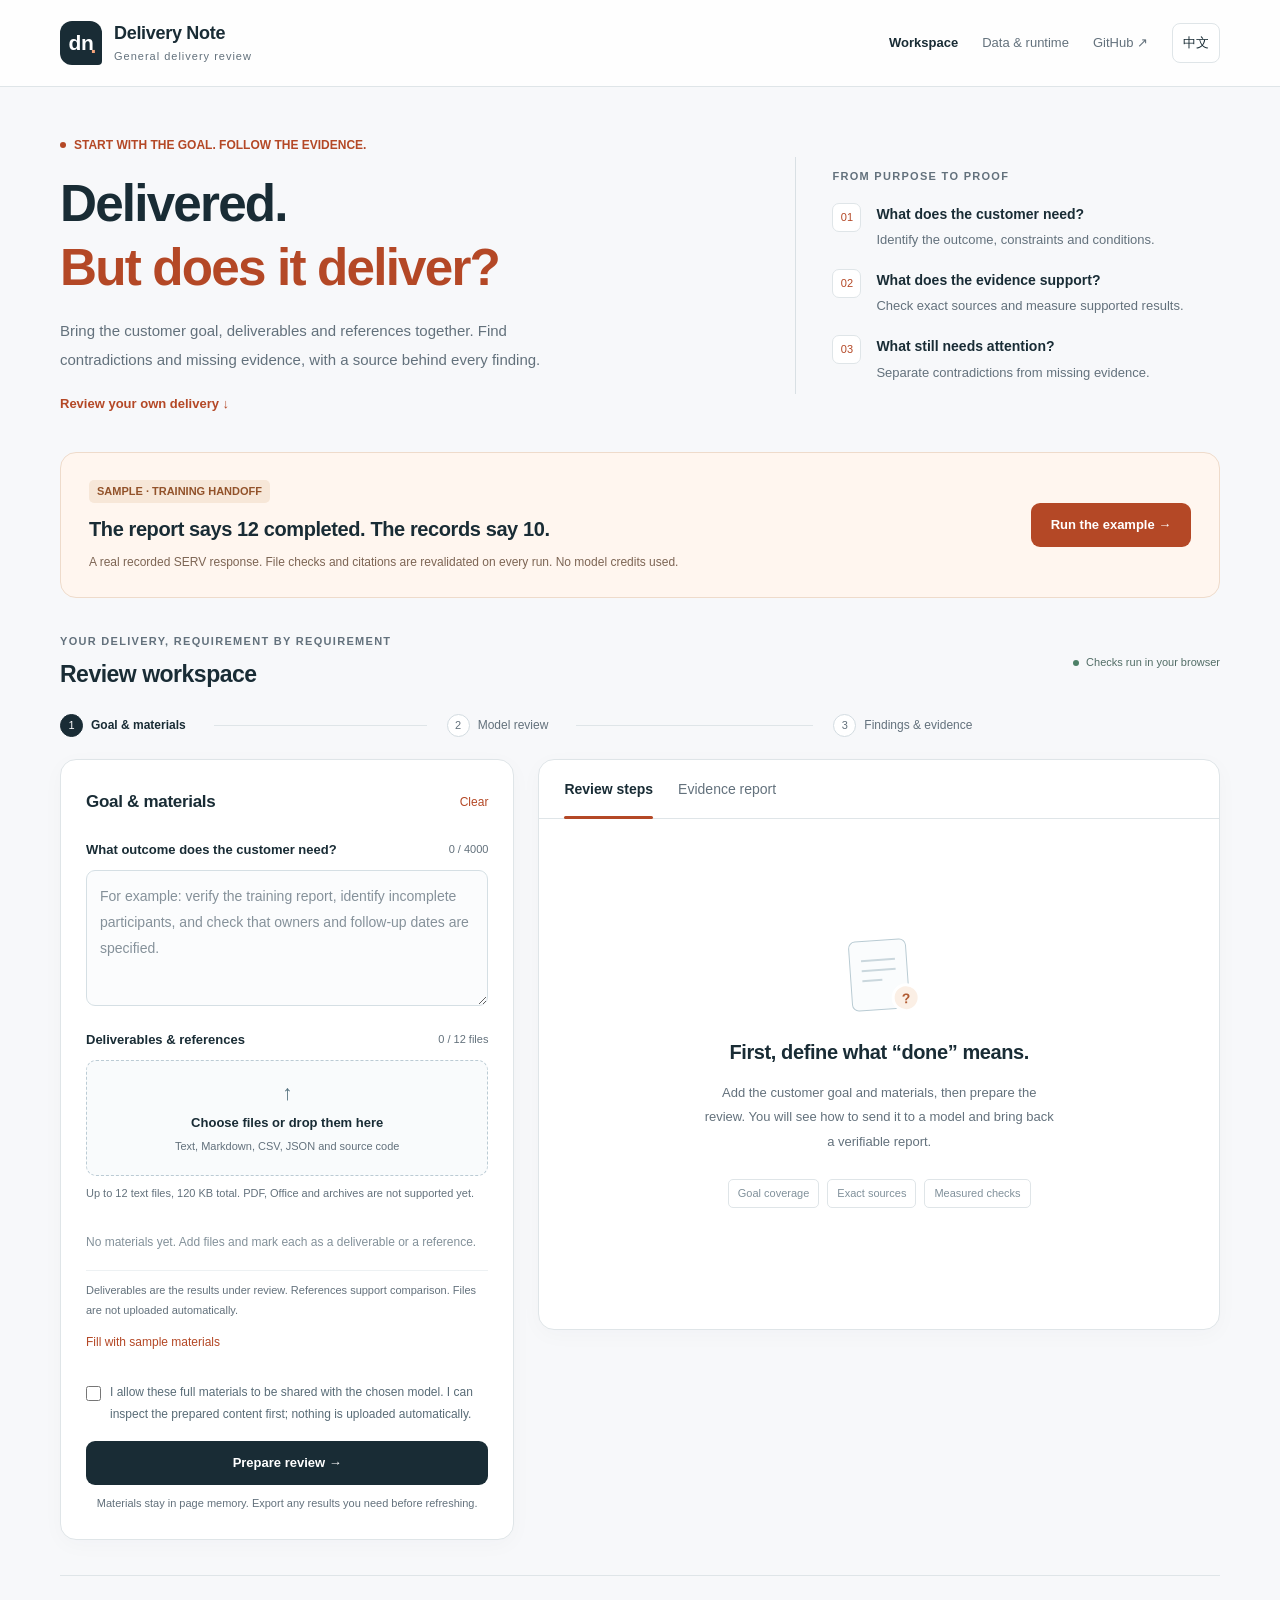
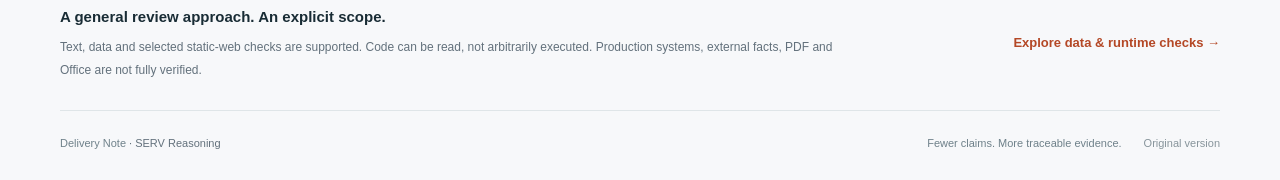
==== commit 0e7861a2: "Default the review UI to English and localize the sample flow" ====
--- a/docs/index.html
+++ b/docs/index.html
@@ -1,12 +1,12 @@
 <!doctype html>
-<html lang="zh-CN">
+<html lang="en">
 <head>
   <meta charset="utf-8">
   <meta name="viewport" content="width=device-width, initial-scale=1">
-  <meta name="description" content="从客户目的出发，审查交付成果中的矛盾、证据缺口和真实检查结果。">
+  <meta name="description" content="Review delivered outcomes against the customer goal, with exact evidence, measured checks, contradictions and missing proof.">
   <meta http-equiv="Content-Security-Policy" content="default-src 'self'; script-src 'self'; style-src 'self'; img-src 'self' data:; connect-src 'self'; object-src 'none'; base-uri 'none'; form-action 'none'">
-  <title>Delivery Note · 通用交付审查</title>
-  <link rel="stylesheet" href="general-review.css?v=20260922-ui1">
+  <title>Delivery Note · General delivery review</title>
+  <link rel="stylesheet" href="general-review.css?v=20260922-ui2">
 </head>
 <body>
 <a class="skip-link" href="#workspace" data-i18n="skip">跳到审查工作台</a>
@@ -17,7 +17,7 @@
       <a href="#workspace" class="nav-current" data-i18n="workspaceNav">审查工作台</a>
       <a href="checks.html" data-i18n="checksNav">数据与运行检查</a>
       <a href="https://github.com/shshdfxh-cloud/delivery-note" target="_blank" rel="noreferrer" class="github-link">GitHub ↗</a>
-      <button id="language" class="language" type="button" aria-label="Switch to English">EN</button>
+      <button id="language" class="language" type="button" aria-label="切换到中文">中文</button>
     </nav>
   </div>
 </header>
@@ -102,6 +102,6 @@
 </main>
 <footer><span>Delivery Note <span class="muted">· SERV Reasoning</span></span><div><span data-i18n="footer">少一点“已经完成”，多一点可追溯的证据。</span><a href="legacy/" data-i18n="archive">历史版本</a></div></footer>
 <noscript>此审查工具需要 JavaScript。请启用后刷新；材料不会自动上传。 / JavaScript is required to run the checks.</noscript>
-<script type="module" src="general-review.mjs?v=20260922-ui1"></script>
+<script type="module" src="general-review.mjs?v=20260922-ui2"></script>
 </body>
 </html>
--- a/docs/general-review.css
+++ b/docs/general-review.css
@@ -10,4 +10,4 @@
 
 /* Readability pass after inspecting actual desktop and narrow-screen renders. */
 .lede{max-width:520px}.report-summary,.finding-reason{font-size:14px}.finding h4{font-size:16px}.goal-reference{font-size:12px}.path-item p{font-size:13px}.status-note{line-height:1.9}
-@media(max-width:520px){.report-summary,.finding-reason{font-size:13px}.finding h4{font-size:15px}.goal-reference{font-size:11px}.stepper b{white-space:nowrap}.stepper li{gap:5px}.stepper{gap:5px}}
+@media(max-width:520px){.report-summary,.finding-reason{font-size:13px}.finding h4{font-size:15px}.goal-reference{font-size:11px}.stepper b{white-space:normal;overflow-wrap:anywhere}.stepper li{gap:5px;min-width:0}.stepper{gap:5px}}
